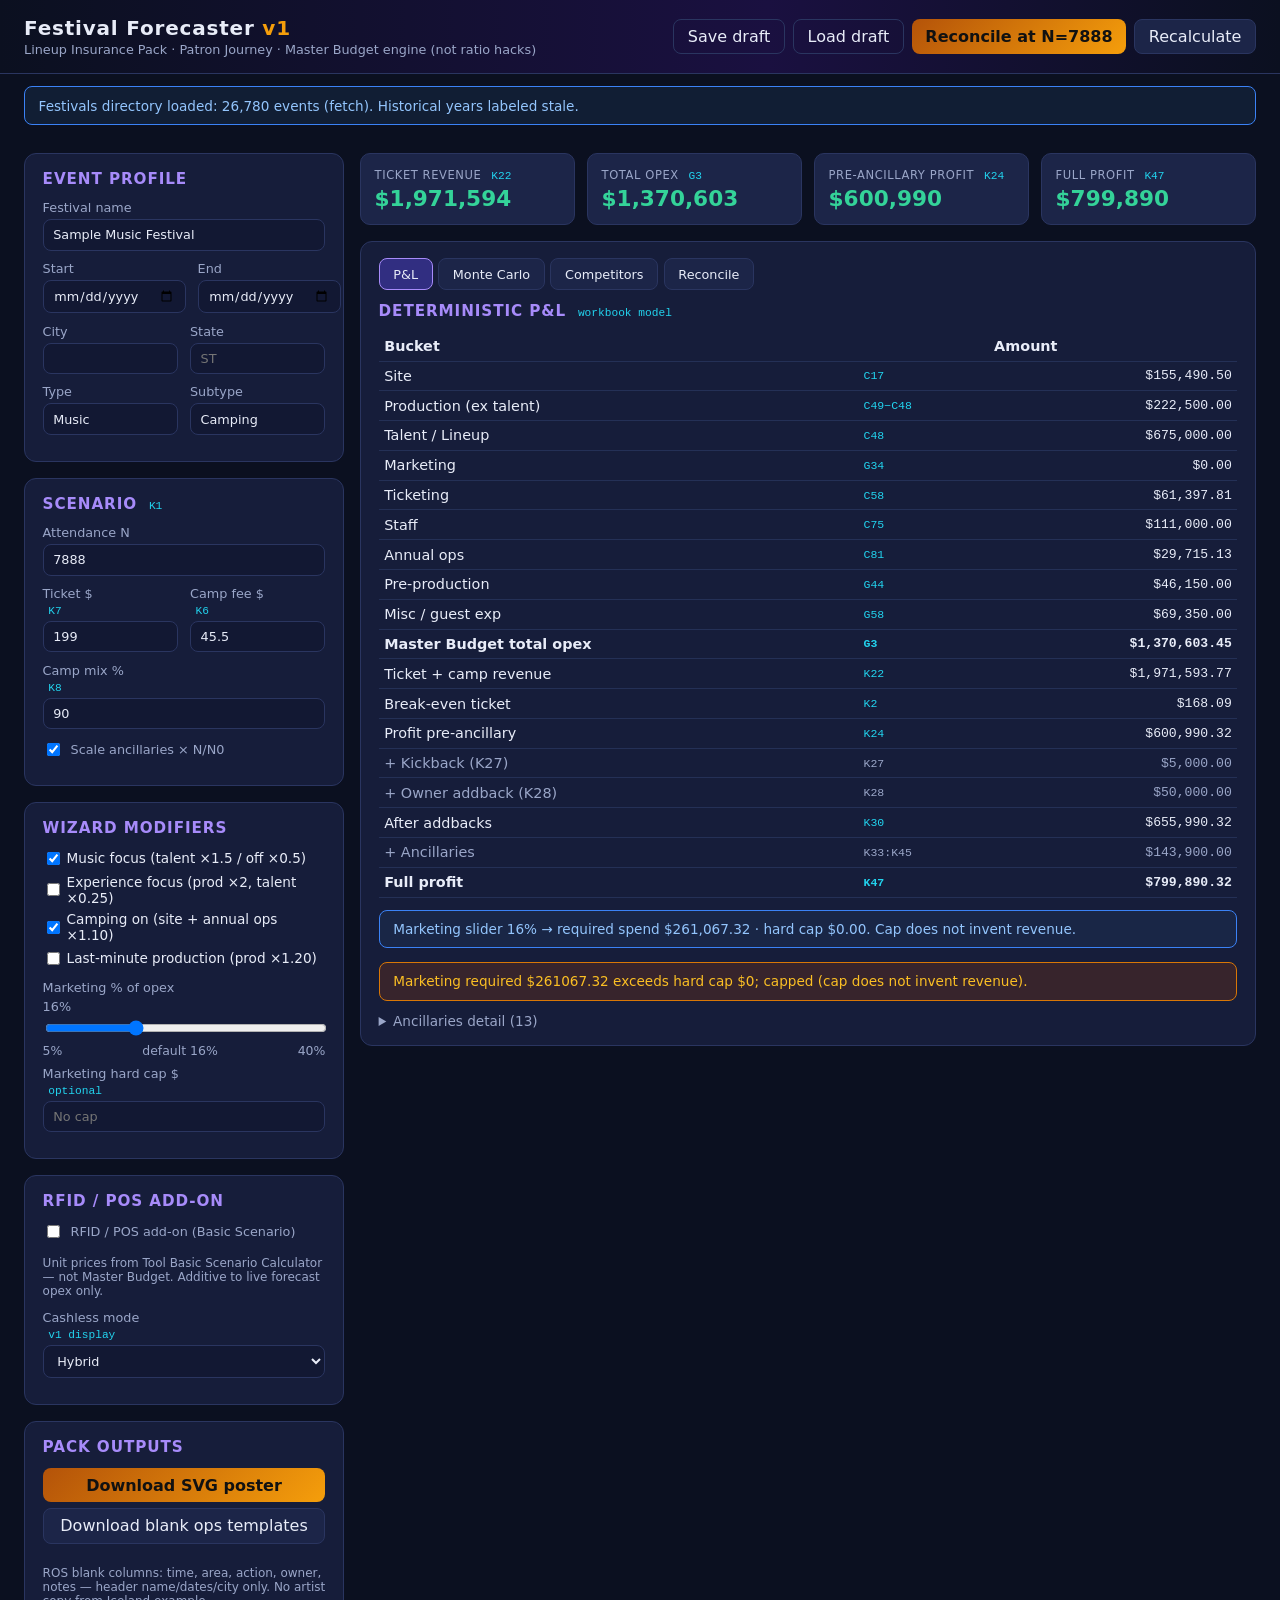
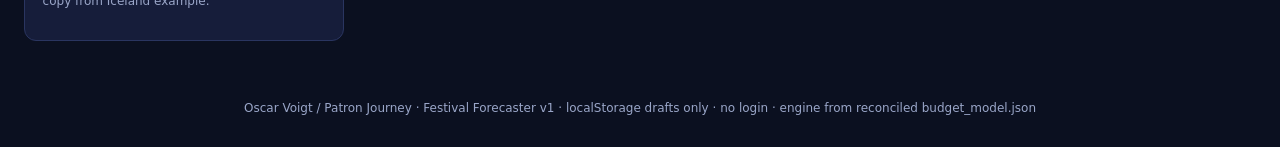
==== index.html @ e57d2e0e "v1: Lineup Insurance Pack on Master Budget engine Replace the old ratio-hack demo with Festival Fore" ====
<!DOCTYPE html>
<html lang="en">
<head>
  <meta charset="UTF-8" />
  <meta name="viewport" content="width=device-width, initial-scale=1" />
  <title>Festival Forecaster v1 — Lineup Insurance Pack</title>
  <link rel="stylesheet" href="css/app.css" />
</head>
<body>
  <header class="app-header">
    <div class="brand">
      <h1>Festival Forecaster <span style="color:var(--accent)">v1</span></h1>
      <div class="tag">Lineup Insurance Pack · Patron Journey · Master Budget engine (not ratio hacks)</div>
    </div>
    <div class="header-actions">
      <button type="button" id="btnSave" class="ghost" title="Save draft to localStorage">Save draft</button>
      <button type="button" id="btnLoad" class="ghost">Load draft</button>
      <button type="button" id="btnReconcile" class="primary" title="Assert sheet_targets_at_N0 within $1">Reconcile at N=7888</button>
      <button type="button" id="btnRecalc">Recalculate</button>
    </div>
  </header>

  <div id="flash" class="banner info" hidden style="margin:0.75rem 1.5rem"></div>

  <div class="layout">
    <aside class="sidebar">
      <section class="card">
        <h2>Event profile</h2>
        <label>Festival name
          <input type="text" id="festName" placeholder="Name" />
        </label>
        <div class="grid-2">
          <label>Start <input type="date" id="startDate" /></label>
          <label>End <input type="date" id="endDate" /></label>
        </div>
        <div class="grid-2">
          <label>City <input type="text" id="city" /></label>
          <label>State <input type="text" id="state" maxlength="2" placeholder="ST" /></label>
        </div>
        <div class="grid-2">
          <label>Type <input type="text" id="festType" placeholder="Music" /></label>
          <label>Subtype <input type="text" id="festSubtype" placeholder="Camping" /></label>
        </div>
      </section>

      <section class="card">
        <h2>Scenario <span class="cell-ref" title="K1 attendees">K1</span></h2>
        <label>Attendance N
          <input type="number" id="attendance" min="1" step="1" />
        </label>
        <div class="grid-2">
          <label>Ticket $<span class="cell-ref" title="K7">K7</span>
            <input type="number" id="ticketPrice" min="0" step="1" />
          </label>
          <label>Camp fee $<span class="cell-ref" title="K6">K6</span>
            <input type="number" id="campFee" min="0" step="0.5" />
          </label>
        </div>
        <label>Camp mix % <span class="cell-ref" title="K8">K8</span>
          <input type="number" id="pCamp" min="0" max="100" step="1" />
        </label>
        <label class="row"><input type="checkbox" id="scaleAncillaries" checked /> Scale ancillaries × N/N0</label>
      </section>

      <section class="card">
        <h2>Wizard modifiers</h2>
        <div class="wizard-toggles">
          <label><input type="checkbox" id="musicFocus" checked /> Music focus (talent ×1.5 / off ×0.5)</label>
          <label><input type="checkbox" id="experienceFocus" /> Experience focus (prod ×2, talent ×0.25)</label>
          <label><input type="checkbox" id="campingOn" checked /> Camping on (site + annual ops ×1.10)</label>
          <label><input type="checkbox" id="lastMinute" /> Last-minute production (prod ×1.20)</label>
        </div>
        <label style="margin-top:0.75rem">Marketing % of opex <span id="marketingPctLabel">16%</span>
          <input type="range" id="marketingPct" min="5" max="40" value="16" />
        </label>
        <div class="slider-meta"><span>5%</span><span>default 16%</span><span>40%</span></div>
        <label>Marketing hard cap $ <span class="cell-ref" title="Does not invent revenue">optional</span>
          <input type="number" id="marketingCap" min="0" step="100" placeholder="No cap" />
        </label>
      </section>


      <section class="card" id="rfidCard">
        <h2>RFID / POS add-on</h2>
        <label class="row"><input type="checkbox" id="rfidEnabled" /> RFID / POS add-on (Basic Scenario)</label>
        <p class="footer-note" style="text-align:left;padding:0.25rem 0;margin:0">
          Unit prices from Tool Basic Scenario Calculator — not Master Budget. Additive to live forecast opex only.
        </p>
        <label style="margin-top:0.5rem">Cashless mode <span class="cell-ref" title="Display context only — does not change unit prices in v1">v1 display</span>
          <select id="cashlessMode">
            <option value="none">None</option>
            <option value="closed">Closed loop</option>
            <option value="open">Open loop</option>
            <option value="hybrid" selected>Hybrid</option>
          </select>
        </label>
        <div id="rfidQtyPanel" hidden>
          <div class="rfid-table-wrap">
            <table class="pnl rfid-qty" id="rfidQtyTable">
              <thead>
                <tr><th>Line</th><th class="num">Unit $</th><th class="num">Qty</th><th class="num">Extended</th></tr>
              </thead>
              <tbody id="rfidQtyBody"></tbody>
              <tfoot>
                <tr class="total"><td colspan="3">RFID / Cashless subtotal</td><td class="num" id="rfidSubtotal">$0.00</td></tr>
              </tfoot>
            </table>
          </div>
          <p class="banner info" id="rfidAssumption" style="margin-top:0.5rem"></p>
          <p class="footer-note" style="text-align:left;padding:0.25rem 0" id="rfidPassthrough"></p>
        </div>
      </section>

      <section class="card">
        <h2>Pack outputs</h2>
        <div style="display:flex;flex-direction:column;gap:0.4rem">
          <button type="button" id="btnPoster" class="primary">Download SVG poster</button>
          <button type="button" id="btnTemplates">Download blank ops templates</button>
          <p class="footer-note" style="text-align:left;padding:0.25rem 0">
            ROS blank columns: time, area, action, owner, notes — header name/dates/city only. No artist copy from Iceland example.
          </p>
        </div>
      </section>
    </aside>

    <main class="main">
      <div class="kpi-row">
        <div class="kpi">
          <div class="label">Ticket revenue <span class="cell-ref" title="K22 = N·p_camp·P_camper + N·(1−p_camp)·P_noncamper">K22</span></div>
          <div class="value" id="kpiRevenue">—</div>
        </div>
        <div class="kpi">
          <div class="label">Total opex <span class="cell-ref" title="G3">G3</span></div>
          <div class="value" id="kpiOpex">—</div>
        </div>
        <div class="kpi">
          <div class="label">Pre-ancillary profit <span class="cell-ref" title="K24 = K22 − G3">K24</span></div>
          <div class="value" id="kpiK24">—</div>
        </div>
        <div class="kpi">
          <div class="label">Full profit <span class="cell-ref" title="K47">K47</span></div>
          <div class="value" id="kpiK47">—</div>
        </div>
      </div>

      <section class="card">
        <div class="tabs">
          <button type="button" data-panel="pnl" class="active">P&amp;L</button>
          <button type="button" data-panel="montecarlo">Monte Carlo</button>
          <button type="button" data-panel="competitors">Competitors</button>
          <button type="button" data-panel="reconcile">Reconcile</button>
        </div>

        <div id="panel-pnl" class="panel-stack active">
          <h2>Deterministic P&amp;L <span class="cell-ref">workbook model</span></h2>
          <div id="pnlTable"></div>
        </div>

        <div id="panel-montecarlo" class="panel-stack">
          <h2>Monte Carlo band</h2>
          <div class="grid-2" style="align-items:end;margin-bottom:0.75rem">
            <label>Preset
              <select id="mcPreset">
                <option value="conservative">Conservative (−25% / +5% attn)</option>
                <option value="base" selected>Base (−15% / +10%)</option>
                <option value="aggressive">Aggressive (−8% / +18%)</option>
              </select>
            </label>
            <button type="button" id="btnMC" class="primary">Run 5,000 draws</button>
          </div>
          <p id="mcStatus" class="footer-note" style="text-align:left"></p>
          <p id="mcSentence" style="font-size:0.95rem;line-height:1.45;margin:0.5rem 0 1rem"></p>
          <div class="kpi-row" style="margin-bottom:1rem">
            <div class="kpi"><div class="label">P10 net</div><div class="value" id="mcP10">—</div></div>
            <div class="kpi"><div class="label">P50 net</div><div class="value" id="mcP50">—</div></div>
            <div class="kpi"><div class="label">P90 net</div><div class="value" id="mcP90">—</div></div>
            <div class="kpi"><div class="label">P(profit&gt;0) / P(tickets≥opex)</div>
              <div class="value" style="font-size:1.1rem"><span id="mcPProfit">—</span> · <span id="mcPCover">—</span></div>
            </div>
          </div>
          <h3>Tornado (swing)</h3>
          <div class="tornado" id="tornado"></div>
        </div>

        <div id="panel-competitors" class="panel-stack">
          <h2>Competitor matches <span class="cell-ref">Top 8</span></h2>
          <div id="competitorList"></div>
        </div>

        <div id="panel-reconcile" class="panel-stack">
          <h2>Reconcile vs sheet_targets_at_N0</h2>
          <p class="footer-note" style="text-align:left">Uses engine at N=7888 with no wizard modifiers; ancillaries unscaled (sheet K33:K45 literals). CC fees C54 = 0.03×K22 dynamically.</p>
          <div id="reconcileBox"><p class="banner info">Click “Reconcile at N=7888” in the header.</p></div>
        </div>
      </section>
    </main>
  </div>

  <p class="footer-note">
    Oscar Voigt / Patron Journey · Festival Forecaster v1 · localStorage drafts only · no login · engine from reconciled budget_model.json
  </p>

  <script src="js/baked_data.js"></script>
  <script src="js/budget_engine.js"></script>
  <script src="js/monte_carlo.js"></script>
  <script src="js/competitor_score.js"></script>
  <script src="js/competitors.js"></script>
  <script src="js/poster.js"></script>
  <script src="js/templates.js"></script>
  <script src="js/rfid_addon.js"></script>
  <script src="js/app.js"></script>
</body>
</html>
---- css/app.css ----
:root {
  --bg: #0b1020;
  --bg2: #121833;
  --panel: #161d3a;
  --panel2: #1c2548;
  --border: #2a3560;
  --text: #e8ecf8;
  --muted: #9aa6c8;
  --accent: #f59e0b;
  --accent2: #a78bfa;
  --good: #34d399;
  --bad: #f87171;
  --warn: #fbbf24;
  --cyan: #22d3ee;
  --radius: 12px;
  --font: "IBM Plex Sans", "Segoe UI", system-ui, sans-serif;
  --mono: "IBM Plex Mono", ui-monospace, monospace;
}

* { box-sizing: border-box; }
html, body { margin: 0; padding: 0; background: var(--bg); color: var(--text); font-family: var(--font); }
body { min-height: 100vh; }

.app-header {
  display: flex; align-items: center; justify-content: space-between; gap: 1rem;
  padding: 1rem 1.5rem; border-bottom: 1px solid var(--border);
  background: linear-gradient(90deg, #0b1020, #1a1040 60%, #0b1020);
  position: sticky; top: 0; z-index: 20;
}
.brand { display: flex; flex-direction: column; gap: 0.15rem; }
.brand h1 { margin: 0; font-size: 1.25rem; letter-spacing: 0.04em; }
.brand .tag { color: var(--muted); font-size: 0.8rem; }
.header-actions { display: flex; flex-wrap: wrap; gap: 0.5rem; }

button, .btn {
  appearance: none; border: 1px solid var(--border); background: var(--panel2);
  color: var(--text); border-radius: 8px; padding: 0.45rem 0.85rem;
  font: inherit; cursor: pointer; transition: 0.15s ease;
}
button:hover, .btn:hover { border-color: var(--accent2); }
button.primary { background: linear-gradient(135deg, #b45309, #f59e0b); color: #111; border: none; font-weight: 600; }
button.ghost { background: transparent; }
button.danger { border-color: #7f1d1d; color: var(--bad); }
button:disabled { opacity: 0.5; cursor: not-allowed; }

.layout {
  display: grid;
  grid-template-columns: 320px 1fr;
  gap: 1rem;
  padding: 1rem 1.5rem 2rem;
  max-width: 1440px; margin: 0 auto;
}
@media (max-width: 980px) {
  .layout { grid-template-columns: 1fr; }
}

.sidebar, .main { display: flex; flex-direction: column; gap: 1rem; }
.card {
  background: var(--panel); border: 1px solid var(--border); border-radius: var(--radius);
  padding: 1rem 1.1rem;
}
.card h2, .card h3 { margin: 0 0 0.75rem; font-size: 0.95rem; letter-spacing: 0.06em; text-transform: uppercase; color: var(--accent2); }
.card h2 .hint, .cell-ref {
  font-family: var(--mono); font-size: 0.7rem; color: var(--cyan); font-weight: 500;
  text-transform: none; letter-spacing: 0; margin-left: 0.35rem;
}

label { display: flex; flex-direction: column; gap: 0.25rem; font-size: 0.8rem; color: var(--muted); margin-bottom: 0.65rem; }
label.row { flex-direction: row; align-items: center; gap: 0.5rem; }
input[type="text"], input[type="number"], input[type="date"], select, textarea {
  background: var(--bg2); border: 1px solid var(--border); border-radius: 8px;
  color: var(--text); padding: 0.45rem 0.6rem; font: inherit; width: 100%;
}
input:focus, select:focus, textarea:focus { outline: 2px solid #6366f155; border-color: var(--accent2); }
input[type="range"] { width: 100%; }
.grid-2 { display: grid; grid-template-columns: 1fr 1fr; gap: 0.5rem 0.75rem; }
.grid-3 { display: grid; grid-template-columns: repeat(3, 1fr); gap: 0.75rem; }
@media (max-width: 720px) { .grid-3 { grid-template-columns: 1fr; } }

.kpi-row { display: grid; grid-template-columns: repeat(4, 1fr); gap: 0.75rem; }
@media (max-width: 900px) { .kpi-row { grid-template-columns: 1fr 1fr; } }
.kpi {
  background: var(--panel2); border: 1px solid var(--border); border-radius: 10px; padding: 0.85rem;
}
.kpi .label { font-size: 0.72rem; color: var(--muted); text-transform: uppercase; letter-spacing: 0.05em; }
.kpi .value { font-size: 1.35rem; font-weight: 650; margin-top: 0.25rem; font-variant-numeric: tabular-nums; }
.kpi .value.pos { color: var(--good); }
.kpi .value.neg { color: var(--bad); }

table.pnl { width: 100%; border-collapse: collapse; font-size: 0.9rem; }
table.pnl th, table.pnl td { text-align: left; padding: 0.4rem 0.35rem; border-bottom: 1px solid #243056; }
table.pnl td.num { text-align: right; font-variant-numeric: tabular-nums; font-family: var(--mono); font-size: 0.82rem; }
table.pnl tr.total td { font-weight: 700; border-top: 1px solid var(--accent2); }
table.pnl tr.sub td { color: var(--muted); }
table.pnl .cell { color: var(--cyan); font-family: var(--mono); font-size: 0.72rem; }

.tabs { display: flex; gap: 0.35rem; flex-wrap: wrap; margin-bottom: 0.75rem; }
.tabs button { font-size: 0.8rem; }
.tabs button.active { background: #312e81; border-color: var(--accent2); }

.banner {
  padding: 0.65rem 0.85rem; border-radius: 8px; font-size: 0.85rem; margin-bottom: 0.75rem;
}
.banner.pass { background: #064e3b55; border: 1px solid #059669; color: var(--good); }
.banner.fail { background: #7f1d1d55; border: 1px solid #dc2626; color: var(--bad); }
.banner.info { background: #1e3a5f55; border: 1px solid #3b82f6; color: #93c5fd; }
.banner.warn { background: #78350f55; border: 1px solid #d97706; color: var(--warn); }

.tornado { display: flex; flex-direction: column; gap: 0.45rem; }
.tornado .row { display: grid; grid-template-columns: 140px 1fr; gap: 0.5rem; align-items: center; font-size: 0.8rem; }
.tornado .bar-wrap { position: relative; height: 18px; background: #0f172a; border-radius: 4px; overflow: hidden; }
.tornado .bar { position: absolute; top: 0; bottom: 0; background: linear-gradient(90deg, #6366f1, #f59e0b); opacity: 0.85; }

.competitor { border: 1px solid var(--border); border-radius: 8px; padding: 0.65rem 0.75rem; margin-bottom: 0.5rem; background: var(--bg2); }
.competitor .title { font-weight: 600; display: flex; justify-content: space-between; gap: 0.5rem; }
.badge { font-size: 0.68rem; padding: 0.15rem 0.4rem; border-radius: 999px; background: #451a03; color: var(--warn); border: 1px solid #b45309; }
.reasons { color: var(--muted); font-size: 0.78rem; margin-top: 0.25rem; }

.footer-note { color: var(--muted); font-size: 0.75rem; text-align: center; padding: 1rem; }

.tooltip-cell { cursor: help; border-bottom: 1px dotted var(--cyan); }

details.anc { margin-top: 0.5rem; }
details.anc summary { cursor: pointer; color: var(--muted); font-size: 0.85rem; }

.slider-meta { display: flex; justify-content: space-between; font-size: 0.78rem; color: var(--muted); margin-top: -0.35rem; margin-bottom: 0.5rem; }

.panel-stack { display: none; }
.panel-stack.active { display: block; }

.wizard-toggles { display: flex; flex-direction: column; gap: 0.35rem; }
.wizard-toggles label { flex-direction: row; align-items: center; margin: 0; color: var(--text); font-size: 0.85rem; }
.wizard-toggles input { width: auto; }


/* RFID add-on qty table */
.rfid-table-wrap { overflow-x: auto; margin-top: 0.5rem; max-height: 320px; overflow-y: auto; }
table.rfid-qty { font-size: 0.78rem; }
table.rfid-qty input.rfid-qty-input {
  width: 4.5rem; padding: 0.25rem 0.35rem; text-align: right;
  background: var(--bg2); border: 1px solid var(--border); border-radius: 6px; color: var(--text);
}
table.rfid-qty td.muted-label { color: var(--muted); font-size: 0.7rem; }
tr.rfid-row td { vertical-align: middle; }
tr.addon-row td { color: var(--accent); }
tr.addon-row.total td { border-top: 1px dashed var(--accent); }
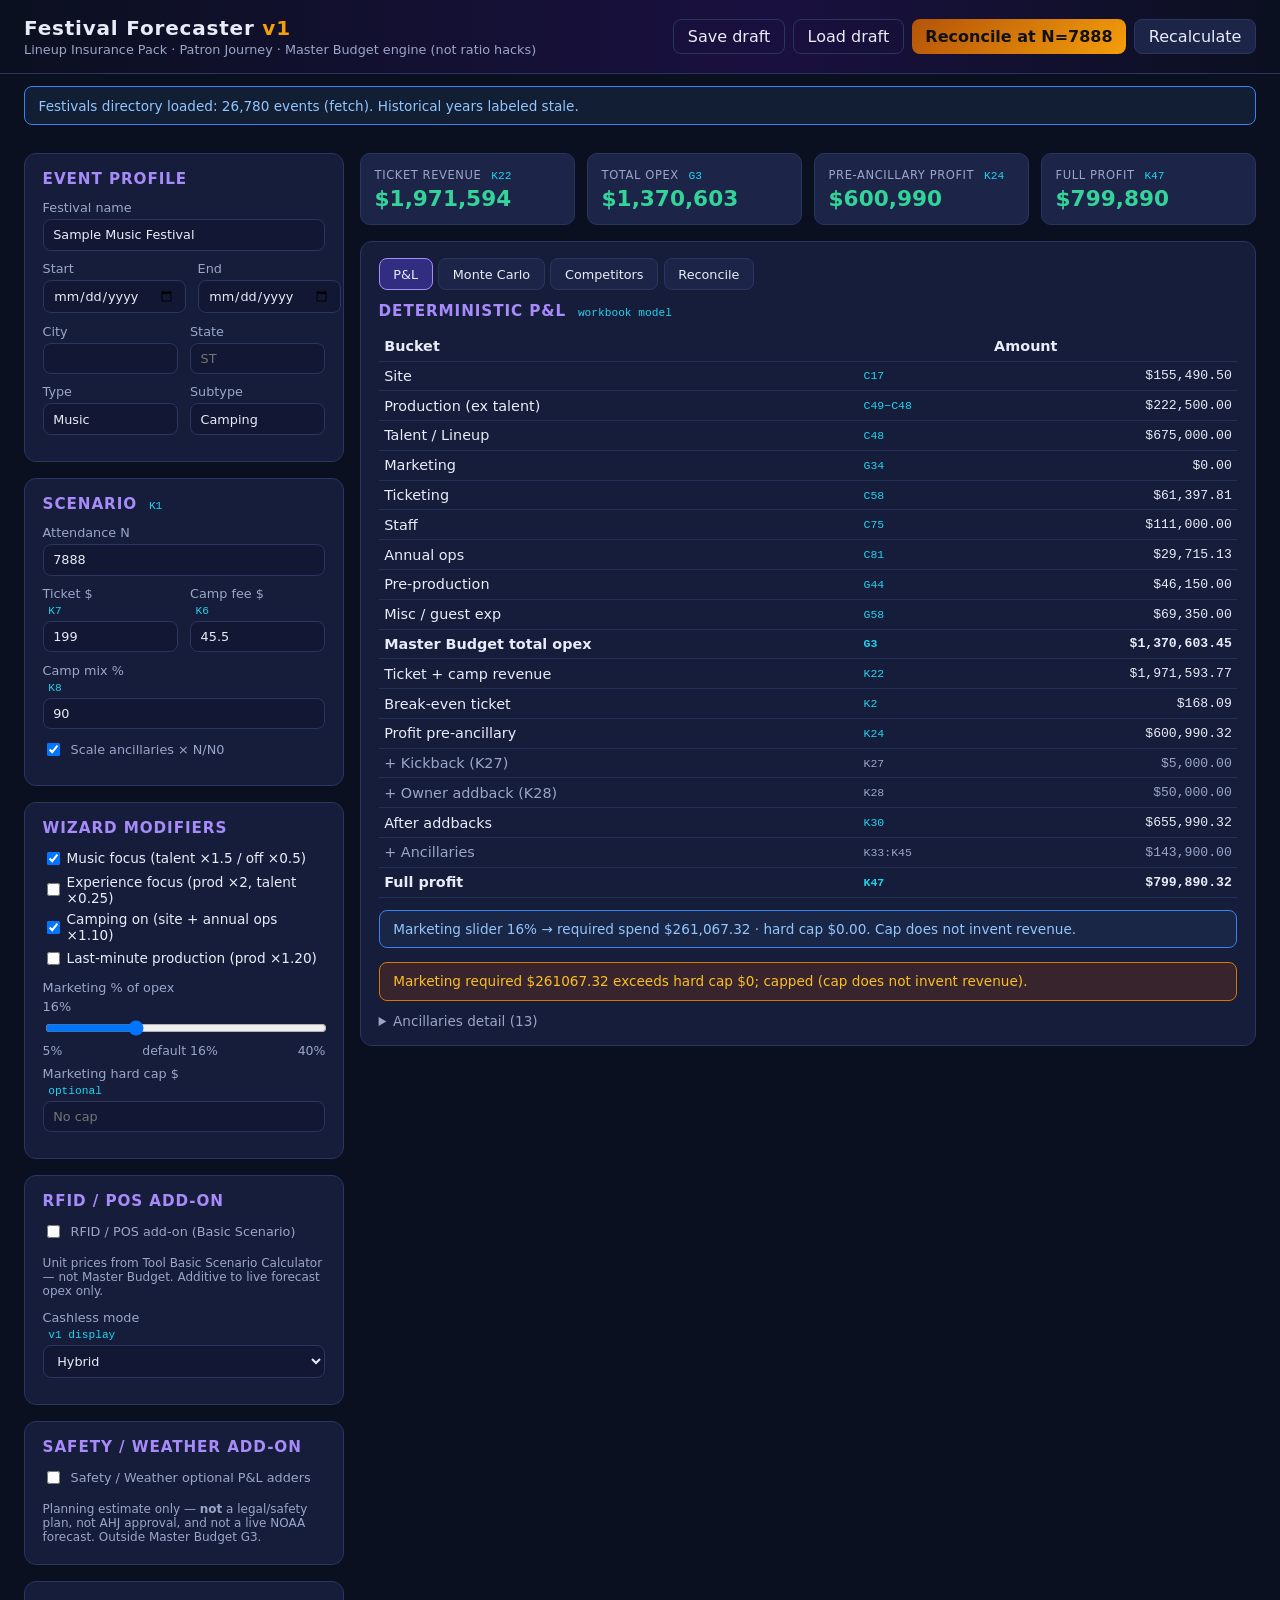
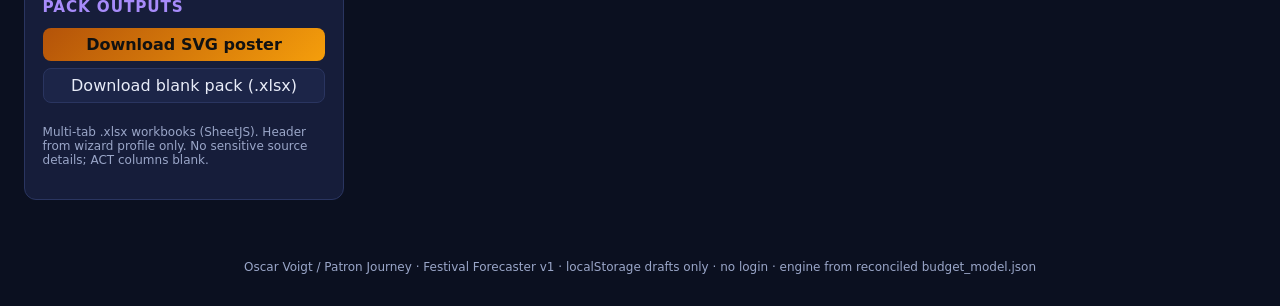
==== commit 47c4b7db: "v1.1: stamped multi-tab xlsx pack + weather/safety reserve Add SheetJS blank workbooks stamped from " ====
--- a/index.html
+++ b/index.html
@@ -111,13 +111,90 @@
         </div>
       </section>
 
+      <!-- ===== BEGIN Safety / Weather optional add-on UI ===== -->
+      <section class="card" id="safetyWeatherCard">
+        <h2>Safety / Weather add-on</h2>
+        <label class="row"><input type="checkbox" id="safetyWeatherEnabled" /> Safety / Weather optional P&amp;L adders</label>
+        <p class="footer-note" style="text-align:left;padding:0.25rem 0;margin:0">
+          Planning estimate only — <strong>not</strong> a legal/safety plan, not AHJ approval, and not a live NOAA forecast. Outside Master Budget G3.
+        </p>
+        <div id="safetyWeatherPanel" hidden>
+          <label style="margin-top:0.5rem">Venue mode
+            <select id="venueMode">
+              <option value="outdoor" selected>Outdoor</option>
+              <option value="indoor">Indoor</option>
+              <option value="hybrid">Hybrid (50% weather impact ASSUMPTION)</option>
+            </select>
+          </label>
+          <div class="grid-2">
+            <label>Peak occupancy
+              <input type="number" id="peakOccupancy" min="0" step="1" placeholder="defaults to N" />
+            </label>
+            <label>Nearest hospital (min)
+              <input type="number" id="nearestHospitalMin" min="0" step="1" value="25" />
+            </label>
+          </div>
+          <div class="grid-2">
+            <label>Show days
+              <input type="number" id="showDays" min="0" step="1" value="3" />
+            </label>
+            <label>Load-in days
+              <input type="number" id="loadInDays" min="0" step="1" value="2" />
+            </label>
+          </div>
+          <div class="grid-2">
+            <label>AHJ fire permit <span class="cell-ref" title="Checklist only — no $ impact">checklist</span>
+              <select id="ahjFirePermit">
+                <option value="unknown" selected>Unknown</option>
+                <option value="in_progress">In progress</option>
+                <option value="approved">Approved</option>
+              </select>
+            </label>
+            <label>Lightning stand-down (mi)
+              <input type="number" id="lightningMiles" min="0" step="1" value="8" />
+            </label>
+          </div>
+          <div class="grid-2">
+            <label>Wind hold mph (tents/PA/video)
+              <input type="number" id="windHoldMph" min="0" step="1" value="35" />
+            </label>
+            <label>Weather service budget $
+              <input type="number" id="weatherServiceBudget" min="0" step="50" value="2500" />
+            </label>
+          </div>
+          <label>Cancellation reserve % of Master opex
+            <input type="number" id="cancellationReservePct" min="0" max="100" step="0.5" value="5" />
+          </label>
+          <label>Heat-index / cold trigger notes
+            <input type="text" id="heatColdNotes" placeholder="ASSUMPTION: document site triggers with medical & production" />
+          </label>
+          <p class="footer-note" style="text-align:left;padding:0.25rem 0;margin:0.25rem 0">
+            Camping uses the Wizard “Camping on” toggle + camp mix %. Checklist fields do not change dollars.
+          </p>
+          <div class="rfid-table-wrap">
+            <table class="pnl rfid-qty" id="safetyWeatherQtyTable">
+              <thead>
+                <tr><th>Line</th><th class="num">Unit $</th><th class="num">Qty</th><th class="num">Extended</th></tr>
+              </thead>
+              <tbody id="safetyWeatherQtyBody"></tbody>
+              <tfoot>
+                <tr class="total"><td colspan="3">Safety / Weather subtotal</td><td class="num" id="safetyWeatherSubtotal">$0.00</td></tr>
+              </tfoot>
+            </table>
+          </div>
+          <p class="banner info" id="safetyWeatherAssumption" style="margin-top:0.5rem"></p>
+          <p class="footer-note" style="text-align:left;padding:0.25rem 0" id="safetyWeatherDisclaimer"></p>
+        </div>
+      </section>
+      <!-- ===== END Safety / Weather optional add-on UI ===== -->
+
       <section class="card">
         <h2>Pack outputs</h2>
         <div style="display:flex;flex-direction:column;gap:0.4rem">
           <button type="button" id="btnPoster" class="primary">Download SVG poster</button>
-          <button type="button" id="btnTemplates">Download blank ops templates</button>
+          <button type="button" id="btnTemplates">Download blank pack (.xlsx)</button>
           <p class="footer-note" style="text-align:left;padding:0.25rem 0">
-            ROS blank columns: time, area, action, owner, notes — header name/dates/city only. No artist copy from Iceland example.
+            Multi-tab .xlsx workbooks (SheetJS). Header from wizard profile only. No sensitive source details; ACT columns blank.
           </p>
         </div>
       </section>
@@ -200,6 +277,7 @@
     Oscar Voigt / Patron Journey · Festival Forecaster v1 · localStorage drafts only · no login · engine from reconciled budget_model.json
   </p>
 
+  <script src="https://cdn.sheetjs.com/xlsx-0.20.3/package/dist/xlsx.full.min.js"></script>
   <script src="js/baked_data.js"></script>
   <script src="js/budget_engine.js"></script>
   <script src="js/monte_carlo.js"></script>
@@ -208,6 +286,7 @@
   <script src="js/poster.js"></script>
   <script src="js/templates.js"></script>
   <script src="js/rfid_addon.js"></script>
+  <script src="js/safety_weather.js"></script>
   <script src="js/app.js"></script>
 </body>
 </html>
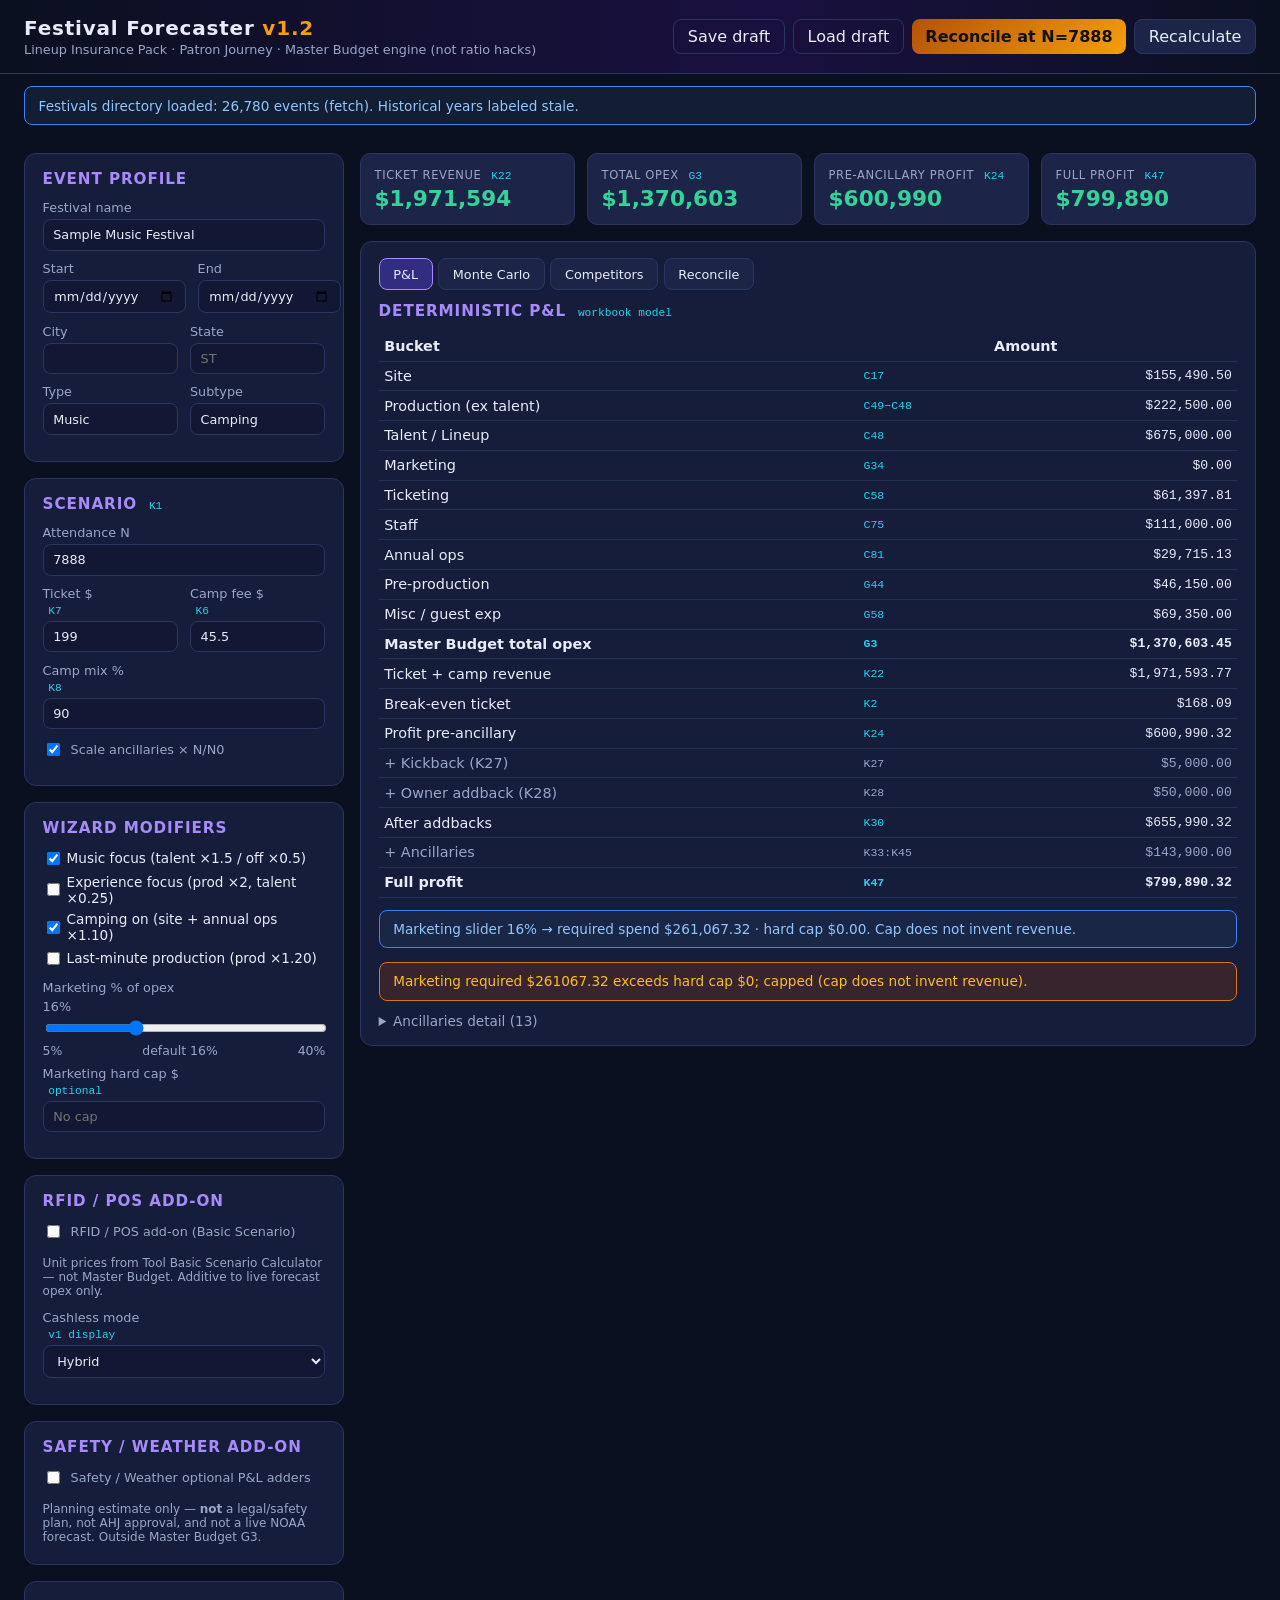
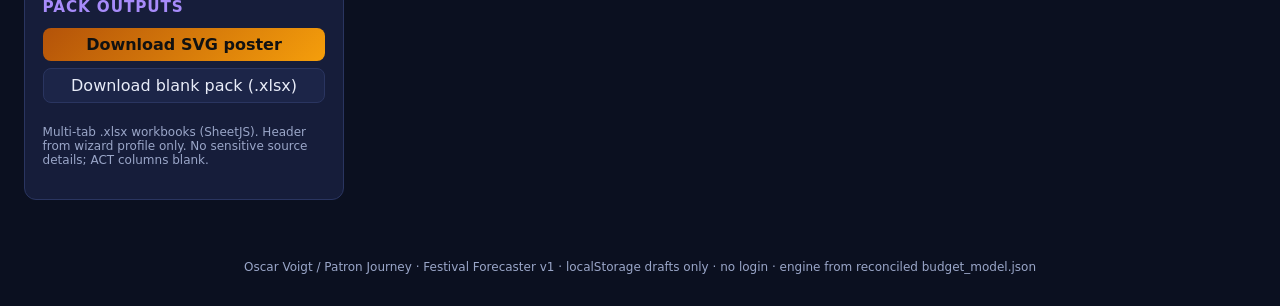
==== commit 1ae996bf: "Phase 2: MC journey presentation with ROS gate Require confirmed ROS before Monte Carlo. Replay one " ====
--- a/index.html
+++ b/index.html
@@ -3,13 +3,13 @@
 <head>
   <meta charset="UTF-8" />
   <meta name="viewport" content="width=device-width, initial-scale=1" />
-  <title>Festival Forecaster v1 — Lineup Insurance Pack</title>
+  <title>Festival Forecaster v1.2 — MC Journey Presentation</title>
   <link rel="stylesheet" href="css/app.css" />
 </head>
 <body>
   <header class="app-header">
     <div class="brand">
-      <h1>Festival Forecaster <span style="color:var(--accent)">v1</span></h1>
+      <h1>Festival Forecaster <span style="color:var(--accent)">v1.2</span></h1>
       <div class="tag">Lineup Insurance Pack · Patron Journey · Master Budget engine (not ratio hacks)</div>
     </div>
     <div class="header-actions">
@@ -234,29 +234,102 @@
         </div>
 
         <div id="panel-montecarlo" class="panel-stack">
-          <h2>Monte Carlo band</h2>
-          <div class="grid-2" style="align-items:end;margin-bottom:0.75rem">
-            <label>Preset
+          <h2>Monte Carlo band <span class="cell-ref">Phase 2 journey</span></h2>
+
+          <!-- STEP A: ROS GATE -->
+          <section class="ros-gate card" id="rosGateIntro" style="background:var(--bg2);margin-bottom:0.75rem">
+            <h3 style="margin-top:0">Run of Show gate</h3>
+            <p style="font-size:0.9rem;color:var(--muted);margin:0 0 0.75rem">
+              Use your ROS, or confirm a generated skeleton? Monte Carlo Run stays disabled until you <strong>Confirm ROS</strong>.
+            </p>
+            <div class="ros-gate-actions" style="display:flex;flex-wrap:wrap;gap:0.5rem;margin-bottom:0.5rem">
+              <button type="button" id="btnRosUseMine" class="primary">Use my ROS (edit table)</button>
+              <button type="button" id="btnRosSkeleton">Generate skeleton ROS</button>
+              <span id="rosConfirmedBadge" class="badge" hidden>ROS Confirmed</span>
+            </div>
+            <label class="row" style="margin:0.5rem 0 0">
+              <input type="checkbox" id="healthProtocolOn" />
+              Health-protocol intensity (ESA COVID specifics: 6ft, 100.4F, 14-day isolation) — default OFF
+            </label>
+            <p class="footer-note" style="text-align:left;padding:0.25rem 0;margin:0">
+              Weather, crush, ingress, toilets, medical staffing, and production hygiene stay available for OPS either way.
+            </p>
+          </section>
+
+          <div id="rosGatePanel" class="ros-gate-panel" hidden>
+            <p id="rosGateErrors" class="banner warn" hidden></p>
+            <div class="rfid-table-wrap">
+              <table class="pnl ros-table" id="rosTable">
+                <thead>
+                  <tr><th>Time</th><th>Area</th><th>Action</th><th>Owner</th><th>Day</th></tr>
+                </thead>
+                <tbody id="rosTableBody"></tbody>
+              </table>
+            </div>
+            <p class="footer-note" style="text-align:left;padding:0.35rem 0">
+              Required actions: gates, first_set, doors, peak, last_set, egress
+              (plus <code>camp_open</code> when Camping on).
+            </p>
+            <div style="display:flex;flex-wrap:wrap;gap:0.5rem">
+              <button type="button" id="btnRosConfirm" class="primary">Confirm ROS</button>
+              <button type="button" id="btnRosEdit">Edit</button>
+              <button type="button" id="btnRosCancel" class="ghost">Cancel</button>
+            </div>
+          </div>
+
+          <div class="grid-2" style="align-items:end;margin:0.75rem 0">
+            <label>Preset <span class="cell-ref">shock width only</span>
               <select id="mcPreset">
                 <option value="conservative">Conservative (−25% / +5% attn)</option>
                 <option value="base" selected>Base (−15% / +10%)</option>
                 <option value="aggressive">Aggressive (−8% / +18%)</option>
               </select>
             </label>
-            <button type="button" id="btnMC" class="primary">Run 5,000 draws</button>
+            <button type="button" id="btnMC" class="primary" disabled title="Confirm ROS first">Run 5,000 draws</button>
           </div>
           <p id="mcStatus" class="footer-note" style="text-align:left"></p>
-          <p id="mcSentence" style="font-size:0.95rem;line-height:1.45;margin:0.5rem 0 1rem"></p>
-          <div class="kpi-row" style="margin-bottom:1rem">
-            <div class="kpi"><div class="label">P10 net</div><div class="value" id="mcP10">—</div></div>
-            <div class="kpi"><div class="label">P50 net</div><div class="value" id="mcP50">—</div></div>
-            <div class="kpi"><div class="label">P90 net</div><div class="value" id="mcP90">—</div></div>
-            <div class="kpi"><div class="label">P(profit&gt;0) / P(tickets≥opex)</div>
-              <div class="value" style="font-size:1.1rem"><span id="mcPProfit">—</span> · <span id="mcPCover">—</span></div>
-            </div>
-          </div>
-          <h3>Tornado (swing)</h3>
-          <div class="tornado" id="tornado"></div>
+
+          <!-- Numbers FIRST (visible without watching animation) -->
+          <div id="mcNumbersBlock">
+            <p id="mcSentence" style="font-size:0.95rem;line-height:1.45;margin:0.5rem 0 1rem"></p>
+            <div class="kpi-row" style="margin-bottom:1rem">
+              <div class="kpi"><div class="label">P10 net</div><div class="value" id="mcP10">—</div></div>
+              <div class="kpi"><div class="label">P50 net</div><div class="value" id="mcP50">—</div></div>
+              <div class="kpi"><div class="label">P90 net</div><div class="value" id="mcP90">—</div></div>
+              <div class="kpi"><div class="label">P(profit&gt;0) / P(tickets≥opex)</div>
+                <div class="value" style="font-size:1.1rem"><span id="mcPProfit">—</span> · <span id="mcPCover">—</span></div>
+              </div>
+            </div>
+            <h3>Tornado (swing)</h3>
+            <div class="tornado" id="tornado"></div>
+          </div>
+
+          <!-- STEP B: Journey presentation -->
+          <div id="mcJourneyShell" class="mc-journey-shell" hidden>
+            <div class="journey-toolbar">
+              <div id="mcJourneyClock" class="journey-clock">0.0s</div>
+              <div id="mcJourneyStageStatus" class="journey-stage-status">—</div>
+              <button type="button" id="mcJourneyPause" class="ghost">Pause</button>
+              <label class="journey-scrub-label">Scrub
+                <input type="range" id="mcJourneyScrub" min="0" max="30000" value="0" />
+              </label>
+            </div>
+            <div class="journey-progress-track"><div id="mcJourneyProgress" class="journey-progress-bar"></div></div>
+            <div class="journey-layout">
+              <aside id="mcJourneyRail" class="journey-rail" aria-label="Patron journey stages"></aside>
+              <div class="journey-feeds">
+                <section class="feed-col">
+                  <h3>OPS</h3>
+                  <div id="mcOpsFeed" class="feed-scroll"></div>
+                </section>
+                <section class="feed-col">
+                  <h3>CROWD</h3>
+                  <div id="mcCrowdFeed" class="feed-scroll"></div>
+                </section>
+              </div>
+            </div>
+            <div id="mcJourneyDebrief" class="journey-debrief" hidden></div>
+          </div>
         </div>
 
         <div id="panel-competitors" class="panel-stack">
@@ -287,6 +360,10 @@
   <script src="js/templates.js"></script>
   <script src="js/rfid_addon.js"></script>
   <script src="js/safety_weather.js"></script>
+  <script src="js/crowd_bank.js"></script>
+  <script src="js/ops_bank.js"></script>
+  <script src="js/ros_gate.js"></script>
+  <script src="js/mc_presentation.js"></script>
   <script src="js/app.js"></script>
 </body>
 </html>
--- a/css/app.css
+++ b/css/app.css
@@ -144,3 +144,89 @@
 tr.rfid-row td { vertical-align: middle; }
 tr.addon-row td { color: var(--accent); }
 tr.addon-row.total td { border-top: 1px dashed var(--accent); }
+
+/* ===== Phase 2: ROS gate + MC journey presentation ===== */
+.ros-gate-panel { margin-bottom: 1rem; }
+.ros-table input {
+  width: 100%; padding: 0.3rem 0.4rem; font-size: 0.78rem;
+  background: var(--bg2); border: 1px solid var(--border); border-radius: 6px; color: var(--text);
+}
+.ros-table td.ros-day { font-family: var(--mono); font-size: 0.75rem; color: var(--muted); text-align: center; }
+#rosConfirmedBadge { align-self: center; background: #064e3b; border-color: #059669; color: var(--good); }
+
+.mc-journey-shell {
+  margin-top: 1.25rem; padding-top: 1rem; border-top: 1px solid var(--border);
+}
+.journey-toolbar {
+  display: flex; flex-wrap: wrap; gap: 0.75rem; align-items: center; margin-bottom: 0.5rem;
+}
+.journey-clock { font-family: var(--mono); font-size: 0.85rem; color: var(--cyan); }
+.journey-stage-status { font-size: 0.8rem; color: var(--muted); flex: 1; }
+.journey-scrub-label { flex-direction: row; align-items: center; gap: 0.5rem; margin: 0; min-width: 180px; }
+.journey-scrub-label input { width: 140px; }
+.journey-progress-track {
+  height: 4px; background: #0f172a; border-radius: 2px; margin-bottom: 0.75rem; overflow: hidden;
+}
+.journey-progress-bar {
+  height: 100%; width: 0%; background: linear-gradient(90deg, var(--accent2), var(--accent));
+  transition: width 0.05s linear;
+}
+
+.journey-layout {
+  display: grid; grid-template-columns: 180px 1fr; gap: 0.75rem; min-height: 320px;
+}
+@media (max-width: 800px) {
+  .journey-layout { grid-template-columns: 1fr; }
+}
+
+.journey-rail {
+  display: flex; flex-direction: column; gap: 0.35rem;
+  max-height: 420px; overflow-y: auto;
+}
+.journey-stage {
+  border: 1px solid var(--border); border-radius: 8px; padding: 0.45rem 0.55rem;
+  background: var(--bg2); font-size: 0.72rem;
+}
+.journey-stage.active { border-color: var(--accent2); box-shadow: 0 0 0 1px #a78bfa55; }
+.journey-stage .js-label { font-weight: 600; color: var(--text); }
+.journey-stage .js-status { color: var(--muted); margin-top: 0.15rem; text-transform: uppercase; letter-spacing: 0.04em; }
+.journey-stage.status-clear .js-status { color: var(--good); }
+.journey-stage.status-strain .js-status { color: var(--warn); }
+.journey-stage.status-incident .js-status { color: var(--bad); }
+
+.journey-feeds {
+  display: grid; grid-template-columns: 1fr 1fr; gap: 0.75rem;
+}
+@media (max-width: 720px) {
+  .journey-feeds { grid-template-columns: 1fr; }
+}
+.feed-col h3 { margin: 0 0 0.35rem; font-size: 0.8rem; color: var(--accent2); }
+.feed-scroll {
+  height: 360px; overflow-y: auto; border: 1px solid var(--border);
+  border-radius: 8px; background: #0a0f1c; padding: 0.5rem;
+}
+.feed-item {
+  border-bottom: 1px solid #1e293b; padding: 0.45rem 0.25rem; font-size: 0.78rem;
+}
+.feed-item:last-child { border-bottom: none; }
+.feed-meta { color: var(--muted); font-size: 0.68rem; margin-bottom: 0.2rem; }
+.feed-line { line-height: 1.35; }
+.feed-mit { color: var(--cyan); font-size: 0.72rem; margin-top: 0.2rem; }
+.feed-delta { font-family: var(--mono); font-size: 0.68rem; color: var(--muted); margin-top: 0.15rem; }
+
+.feed-item.ops.sev-info .sev { color: var(--cyan); }
+.feed-item.ops.sev-watch .sev { color: var(--warn); }
+.feed-item.ops.sev-incident .sev { color: var(--bad); }
+.feed-item.ops.sev-stop .sev { color: #fff; background: #7f1d1d; padding: 0 0.25rem; border-radius: 4px; }
+
+.feed-item.crowd.mood-happy { border-left: 2px solid var(--good); padding-left: 0.4rem; }
+.feed-item.crowd.mood-strain { border-left: 2px solid var(--warn); padding-left: 0.4rem; }
+.feed-item.crowd.mood-neutral { border-left: 2px solid var(--border); padding-left: 0.4rem; }
+
+.journey-debrief {
+  margin-top: 1rem; padding: 0.85rem; border: 1px solid var(--border);
+  border-radius: 10px; background: var(--panel2);
+}
+.debrief-list { margin: 0.5rem 0 0.75rem; padding-left: 1.1rem; }
+.debrief-list li { margin-bottom: 0.65rem; }
+.debrief-actions { display: flex; flex-wrap: wrap; gap: 0.5rem; }
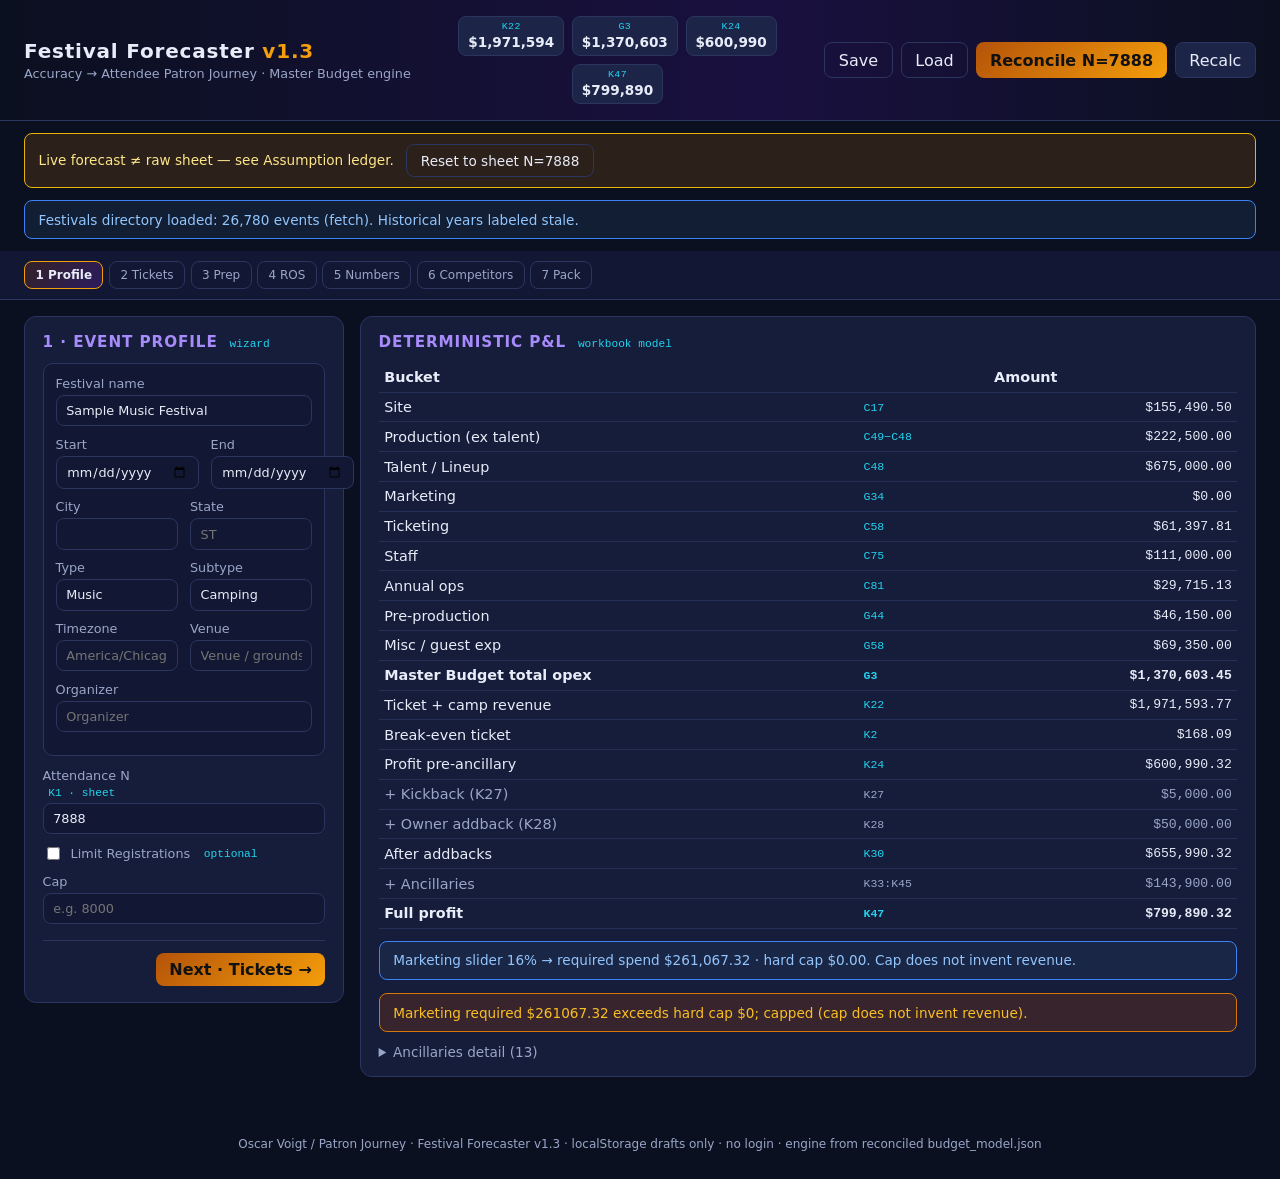
==== commit b2ee6f66: "v1.3: ticket tiers accuracy + AX stepper UX Add Odoo-shaped ticket tiers that reconstruct sheet K22 " ====
--- a/index.html
+++ b/index.html
@@ -3,356 +3,448 @@
 <head>
   <meta charset="UTF-8" />
   <meta name="viewport" content="width=device-width, initial-scale=1" />
-  <title>Festival Forecaster v1.2 — MC Journey Presentation</title>
+  <title>Festival Forecaster v1.3 — Accuracy then UX</title>
   <link rel="stylesheet" href="css/app.css" />
 </head>
 <body>
   <header class="app-header">
     <div class="brand">
-      <h1>Festival Forecaster <span style="color:var(--accent)">v1.2</span></h1>
-      <div class="tag">Lineup Insurance Pack · Patron Journey · Master Budget engine (not ratio hacks)</div>
+      <h1>Festival Forecaster <span style="color:var(--accent)">v1.3</span></h1>
+      <div class="tag">Accuracy → Attendee Patron Journey · Master Budget engine</div>
+    </div>
+    <div class="header-kpis" id="headerKpis" title="Sticky KPIs">
+      <div class="hk"><span class="hk-l">K22</span><span class="hk-v" id="kpiRevenue">—</span></div>
+      <div class="hk"><span class="hk-l">G3</span><span class="hk-v" id="kpiOpex">—</span></div>
+      <div class="hk"><span class="hk-l">K24</span><span class="hk-v" id="kpiK24">—</span></div>
+      <div class="hk"><span class="hk-l">K47</span><span class="hk-v" id="kpiK47">—</span></div>
     </div>
     <div class="header-actions">
-      <button type="button" id="btnSave" class="ghost" title="Save draft to localStorage">Save draft</button>
-      <button type="button" id="btnLoad" class="ghost">Load draft</button>
-      <button type="button" id="btnReconcile" class="primary" title="Assert sheet_targets_at_N0 within $1">Reconcile at N=7888</button>
-      <button type="button" id="btnRecalc">Recalculate</button>
+      <button type="button" id="btnSave" class="ghost" title="Save draft to localStorage">Save</button>
+      <button type="button" id="btnLoad" class="ghost">Load</button>
+      <button type="button" id="btnReconcile" class="primary" title="Assert sheet_targets_at_N0 within $1">Reconcile N=7888</button>
+      <button type="button" id="btnRecalc">Recalc</button>
     </div>
   </header>
 
+  <div id="liveDeltaBanner" class="banner warn live-delta-banner" hidden style="margin:0.75rem 1.5rem">
+    Live forecast ≠ raw sheet — see Assumption ledger. <button type="button" id="btnResetSheet" class="ghost" style="margin-left:0.5rem">Reset to sheet N=7888</button>
+  </div>
   <div id="flash" class="banner info" hidden style="margin:0.75rem 1.5rem"></div>
 
-  <div class="layout">
+  <nav class="ax-stepper" id="axStepper" aria-label="Attendee Patron Journey steps">
+    <button type="button" class="ax-step active" data-step="1">1 Profile</button>
+    <button type="button" class="ax-step" data-step="2">2 Tickets</button>
+    <button type="button" class="ax-step" data-step="3">3 Prep</button>
+    <button type="button" class="ax-step" data-step="4">4 ROS</button>
+    <button type="button" class="ax-step" data-step="5">5 Numbers</button>
+    <button type="button" class="ax-step" data-step="6">6 Competitors</button>
+    <button type="button" class="ax-step" data-step="7">7 Pack</button>
+  </nav>
+
+  <div class="layout ax-layout">
     <aside class="sidebar">
-      <section class="card">
-        <h2>Event profile</h2>
-        <label>Festival name
-          <input type="text" id="festName" placeholder="Name" />
-        </label>
-        <div class="grid-2">
-          <label>Start <input type="date" id="startDate" /></label>
-          <label>End <input type="date" id="endDate" /></label>
-        </div>
-        <div class="grid-2">
-          <label>City <input type="text" id="city" /></label>
-          <label>State <input type="text" id="state" maxlength="2" placeholder="ST" /></label>
-        </div>
-        <div class="grid-2">
-          <label>Type <input type="text" id="festType" placeholder="Music" /></label>
-          <label>Subtype <input type="text" id="festSubtype" placeholder="Camping" /></label>
-        </div>
-      </section>
-
-      <section class="card">
-        <h2>Scenario <span class="cell-ref" title="K1 attendees">K1</span></h2>
-        <label>Attendance N
+      <!-- STEP 1: Profile -->
+      <section class="card ax-panel active" data-ax="1" id="axPanel1">
+        <h2>1 · Event profile <span class="cell-ref" title="source: wizard">wizard</span></h2>
+        <div class="event-card">
+          <label>Festival name
+            <input type="text" id="festName" placeholder="Name" />
+          </label>
+          <div class="grid-2">
+            <label>Start <input type="date" id="startDate" /></label>
+            <label>End <input type="date" id="endDate" /></label>
+          </div>
+          <div class="grid-2">
+            <label>City <input type="text" id="city" /></label>
+            <label>State <input type="text" id="state" maxlength="2" placeholder="ST" /></label>
+          </div>
+          <div class="grid-2">
+            <label>Type <input type="text" id="festType" placeholder="Music" /></label>
+            <label>Subtype <input type="text" id="festSubtype" placeholder="Camping" /></label>
+          </div>
+          <div class="grid-2">
+            <label>Timezone <input type="text" id="timezone" placeholder="America/Chicago" /></label>
+            <label>Venue <input type="text" id="venue" placeholder="Venue / grounds" /></label>
+          </div>
+          <label>Organizer <input type="text" id="organizer" placeholder="Organizer" /></label>
+        </div>
+        <label>Attendance N <span class="cell-ref" title="K1">K1 · sheet</span>
           <input type="number" id="attendance" min="1" step="1" />
         </label>
+        <label class="row"><input type="checkbox" id="limitRegEnabled" /> Limit Registrations <span class="cell-ref" title="Caps wizard N and MC attendance draws. Off = no change.">optional</span></label>
+        <label id="limitRegWrap" hidden>Cap
+          <input type="number" id="limitRegistrations" min="1" step="1" placeholder="e.g. 8000" />
+        </label>
+        <div class="ax-nav">
+          <span></span>
+          <button type="button" class="primary" data-goto="2">Next · Tickets →</button>
+        </div>
+      </section>
+
+      <!-- STEP 2: Tickets -->
+      <section class="card ax-panel" data-ax="2" id="axPanel2" hidden>
+        <h2>2 · Tickets <span class="cell-ref" title="K22">K22 · odoo-tier</span></h2>
         <div class="grid-2">
-          <label>Ticket $<span class="cell-ref" title="K7">K7</span>
+          <label>Ticket $<span class="cell-ref" title="K7">K7 · sheet</span>
             <input type="number" id="ticketPrice" min="0" step="1" />
           </label>
-          <label>Camp fee $<span class="cell-ref" title="K6">K6</span>
+          <label>Camp fee $<span class="cell-ref" title="K6">K6 · sheet</span>
             <input type="number" id="campFee" min="0" step="0.5" />
           </label>
         </div>
-        <label>Camp mix % <span class="cell-ref" title="K8">K8</span>
+        <label>Camp mix % <span class="cell-ref" title="K8">K8 · sheet</span>
           <input type="number" id="pCamp" min="0" max="100" step="1" />
         </label>
         <label class="row"><input type="checkbox" id="scaleAncillaries" checked /> Scale ancillaries × N/N0</label>
-      </section>
-
-      <section class="card">
-        <h2>Wizard modifiers</h2>
+
+        <label class="row"><input type="checkbox" id="tiersEnabled" /> Use ticket tiers <span class="cell-ref">odoo-tier</span></label>
+        <p class="footer-note" style="text-align:left;padding:0.25rem 0;margin:0">
+          Default reconstructs K22 from K7/K6/K8 all-in (K14/K19). Max + sales window affect <strong>MC only</strong> (ASSUMPTION).
+        </p>
+        <div id="tiersPanel" hidden>
+          <label class="row"><input type="checkbox" id="campSeparate" /> Camp fee separate (camp_fee×N×p_camp)</label>
+          <div class="rfid-table-wrap">
+            <table class="pnl rfid-qty" id="tiersTable">
+              <thead>
+                <tr>
+                  <th>Name</th><th class="num">Price</th><th class="num">Max</th>
+                  <th>Sales start</th><th>Sales end</th><th class="num">Qty</th>
+                </tr>
+              </thead>
+              <tbody id="tiersBody"></tbody>
+            </table>
+          </div>
+          <div style="display:flex;gap:0.4rem;flex-wrap:wrap;margin-top:0.4rem">
+            <button type="button" id="btnAddTier" class="ghost">+ Add tier</button>
+            <button type="button" id="btnResetTiers" class="ghost">Reset default tiers</button>
+          </div>
+          <p id="tiersLiveK22" class="banner info" style="margin-top:0.5rem"></p>
+          <p id="tiersError" class="banner warn" hidden></p>
+        </div>
+        <div class="ax-nav">
+          <button type="button" data-goto="1">← Profile</button>
+          <button type="button" class="primary" data-goto="3">Next · Prep →</button>
+        </div>
+      </section>
+
+      <!-- STEP 3: Prep -->
+      <section class="card ax-panel" data-ax="3" id="axPanel3" hidden>
+        <h2>3 · Prep modifiers <span class="cell-ref">wizard</span></h2>
         <div class="wizard-toggles">
           <label><input type="checkbox" id="musicFocus" checked /> Music focus (talent ×1.5 / off ×0.5)</label>
           <label><input type="checkbox" id="experienceFocus" /> Experience focus (prod ×2, talent ×0.25)</label>
           <label><input type="checkbox" id="campingOn" checked /> Camping on (site + annual ops ×1.10)</label>
           <label><input type="checkbox" id="lastMinute" /> Last-minute production (prod ×1.20)</label>
         </div>
-        <label style="margin-top:0.75rem">Marketing % of opex <span id="marketingPctLabel">16%</span>
+        <label style="margin-top:0.75rem">Marketing % of opex <span class="cell-ref" title="ASSUMPTION — not sheet G6:G33">ASSUMPTION / not G6:G33</span>
+          <span id="marketingPctLabel">16%</span>
           <input type="range" id="marketingPct" min="5" max="40" value="16" />
         </label>
         <div class="slider-meta"><span>5%</span><span>default 16%</span><span>40%</span></div>
         <label>Marketing hard cap $ <span class="cell-ref" title="Does not invent revenue">optional</span>
           <input type="number" id="marketingCap" min="0" step="100" placeholder="No cap" />
         </label>
-      </section>
-
-
-      <section class="card" id="rfidCard">
-        <h2>RFID / POS add-on</h2>
-        <label class="row"><input type="checkbox" id="rfidEnabled" /> RFID / POS add-on (Basic Scenario)</label>
-        <p class="footer-note" style="text-align:left;padding:0.25rem 0;margin:0">
-          Unit prices from Tool Basic Scenario Calculator — not Master Budget. Additive to live forecast opex only.
-        </p>
-        <label style="margin-top:0.5rem">Cashless mode <span class="cell-ref" title="Display context only — does not change unit prices in v1">v1 display</span>
-          <select id="cashlessMode">
-            <option value="none">None</option>
-            <option value="closed">Closed loop</option>
-            <option value="open">Open loop</option>
-            <option value="hybrid" selected>Hybrid</option>
-          </select>
-        </label>
-        <div id="rfidQtyPanel" hidden>
-          <div class="rfid-table-wrap">
-            <table class="pnl rfid-qty" id="rfidQtyTable">
-              <thead>
-                <tr><th>Line</th><th class="num">Unit $</th><th class="num">Qty</th><th class="num">Extended</th></tr>
-              </thead>
-              <tbody id="rfidQtyBody"></tbody>
-              <tfoot>
-                <tr class="total"><td colspan="3">RFID / Cashless subtotal</td><td class="num" id="rfidSubtotal">$0.00</td></tr>
-              </tfoot>
-            </table>
-          </div>
-          <p class="banner info" id="rfidAssumption" style="margin-top:0.5rem"></p>
-          <p class="footer-note" style="text-align:left;padding:0.25rem 0" id="rfidPassthrough"></p>
-        </div>
-      </section>
-
-      <!-- ===== BEGIN Safety / Weather optional add-on UI ===== -->
-      <section class="card" id="safetyWeatherCard">
-        <h2>Safety / Weather add-on</h2>
-        <label class="row"><input type="checkbox" id="safetyWeatherEnabled" /> Safety / Weather optional P&amp;L adders</label>
-        <p class="footer-note" style="text-align:left;padding:0.25rem 0;margin:0">
-          Planning estimate only — <strong>not</strong> a legal/safety plan, not AHJ approval, and not a live NOAA forecast. Outside Master Budget G3.
-        </p>
-        <div id="safetyWeatherPanel" hidden>
-          <label style="margin-top:0.5rem">Venue mode
-            <select id="venueMode">
-              <option value="outdoor" selected>Outdoor</option>
-              <option value="indoor">Indoor</option>
-              <option value="hybrid">Hybrid (50% weather impact ASSUMPTION)</option>
+
+        <details class="addon-acc" id="rfidCard">
+          <summary>RFID / POS add-on <span class="cell-ref">addon</span></summary>
+          <label class="row"><input type="checkbox" id="rfidEnabled" /> Enable RFID / POS (Basic Scenario)</label>
+          <p class="footer-note" style="text-align:left;padding:0.25rem 0;margin:0">
+            Unit prices from Tool Basic Scenario Calculator — not Master Budget. Additive to live forecast opex only.
+          </p>
+          <label style="margin-top:0.5rem">Cashless mode
+            <select id="cashlessMode">
+              <option value="none">None</option>
+              <option value="closed">Closed loop</option>
+              <option value="open">Open loop</option>
+              <option value="hybrid" selected>Hybrid</option>
             </select>
           </label>
-          <div class="grid-2">
-            <label>Peak occupancy
-              <input type="number" id="peakOccupancy" min="0" step="1" placeholder="defaults to N" />
-            </label>
-            <label>Nearest hospital (min)
-              <input type="number" id="nearestHospitalMin" min="0" step="1" value="25" />
-            </label>
-          </div>
-          <div class="grid-2">
-            <label>Show days
-              <input type="number" id="showDays" min="0" step="1" value="3" />
-            </label>
-            <label>Load-in days
-              <input type="number" id="loadInDays" min="0" step="1" value="2" />
-            </label>
-          </div>
-          <div class="grid-2">
-            <label>AHJ fire permit <span class="cell-ref" title="Checklist only — no $ impact">checklist</span>
-              <select id="ahjFirePermit">
-                <option value="unknown" selected>Unknown</option>
-                <option value="in_progress">In progress</option>
-                <option value="approved">Approved</option>
+          <div id="rfidQtyPanel" hidden>
+            <div class="rfid-table-wrap">
+              <table class="pnl rfid-qty" id="rfidQtyTable">
+                <thead>
+                  <tr><th>Line</th><th class="num">Unit $</th><th class="num">Qty</th><th class="num">Extended</th></tr>
+                </thead>
+                <tbody id="rfidQtyBody"></tbody>
+                <tfoot>
+                  <tr class="total"><td colspan="3">RFID / Cashless subtotal</td><td class="num" id="rfidSubtotal">$0.00</td></tr>
+                </tfoot>
+              </table>
+            </div>
+            <p class="banner info" id="rfidAssumption" style="margin-top:0.5rem"></p>
+            <p class="footer-note" style="text-align:left;padding:0.25rem 0" id="rfidPassthrough"></p>
+          </div>
+        </details>
+
+        <details class="addon-acc" id="safetyWeatherCard">
+          <summary>Safety / Weather add-on <span class="cell-ref">addon</span></summary>
+          <label class="row"><input type="checkbox" id="safetyWeatherEnabled" /> Enable Safety / Weather P&amp;L adders</label>
+          <p class="footer-note" style="text-align:left;padding:0.25rem 0;margin:0">
+            Planning estimate only — not a legal/safety plan, not AHJ approval, not live NOAA. Outside Master Budget G3.
+          </p>
+          <div id="safetyWeatherPanel" hidden>
+            <label style="margin-top:0.5rem">Venue mode
+              <select id="venueMode">
+                <option value="outdoor" selected>Outdoor</option>
+                <option value="indoor">Indoor</option>
+                <option value="hybrid">Hybrid (50% weather impact ASSUMPTION)</option>
               </select>
             </label>
-            <label>Lightning stand-down (mi)
-              <input type="number" id="lightningMiles" min="0" step="1" value="8" />
+            <div class="grid-2">
+              <label>Peak occupancy
+                <input type="number" id="peakOccupancy" min="0" step="1" placeholder="defaults to N" />
+              </label>
+              <label>Nearest hospital (min)
+                <input type="number" id="nearestHospitalMin" min="0" step="1" value="25" />
+              </label>
+            </div>
+            <div class="grid-2">
+              <label>Show days <input type="number" id="showDays" min="0" step="1" value="3" /></label>
+              <label>Load-in days <input type="number" id="loadInDays" min="0" step="1" value="2" /></label>
+            </div>
+            <div class="grid-2">
+              <label>AHJ fire permit
+                <select id="ahjFirePermit">
+                  <option value="unknown" selected>Unknown</option>
+                  <option value="in_progress">In progress</option>
+                  <option value="approved">Approved</option>
+                </select>
+              </label>
+              <label>Lightning stand-down (mi)
+                <input type="number" id="lightningMiles" min="0" step="1" value="8" />
+              </label>
+            </div>
+            <div class="grid-2">
+              <label>Wind hold mph
+                <input type="number" id="windHoldMph" min="0" step="1" value="35" />
+              </label>
+              <label>Weather service budget $
+                <input type="number" id="weatherServiceBudget" min="0" step="50" value="2500" />
+              </label>
+            </div>
+            <label>Cancellation reserve % of Master opex
+              <input type="number" id="cancellationReservePct" min="0" max="100" step="0.5" value="5" />
             </label>
-          </div>
-          <div class="grid-2">
-            <label>Wind hold mph (tents/PA/video)
-              <input type="number" id="windHoldMph" min="0" step="1" value="35" />
+            <label>Heat-index / cold trigger notes
+              <input type="text" id="heatColdNotes" placeholder="ASSUMPTION: document site triggers with medical & production" />
             </label>
-            <label>Weather service budget $
-              <input type="number" id="weatherServiceBudget" min="0" step="50" value="2500" />
+            <div class="rfid-table-wrap">
+              <table class="pnl rfid-qty" id="safetyWeatherQtyTable">
+                <thead>
+                  <tr><th>Line</th><th class="num">Unit $</th><th class="num">Qty</th><th class="num">Extended</th></tr>
+                </thead>
+                <tbody id="safetyWeatherQtyBody"></tbody>
+                <tfoot>
+                  <tr class="total"><td colspan="3">Safety / Weather subtotal</td><td class="num" id="safetyWeatherSubtotal">$0.00</td></tr>
+                </tfoot>
+              </table>
+            </div>
+            <p class="banner info" id="safetyWeatherAssumption" style="margin-top:0.5rem"></p>
+            <p class="footer-note" style="text-align:left;padding:0.25rem 0" id="safetyWeatherDisclaimer"></p>
+          </div>
+        </details>
+
+        <details class="addon-acc" id="sponsorsCard">
+          <summary>Sponsors / Booths <span class="cell-ref">addon</span></summary>
+          <label class="row"><input type="checkbox" id="sponsorsEnabled" /> Enable sponsors / booths</label>
+          <p class="footer-note" style="text-align:left;padding:0.25rem 0;margin:0">
+            Off ⇒ G3 and K47 unchanged. On ⇒ ancillary income (+ optional site cost outside G3). Never rewrites G34/C48.
+          </p>
+          <div id="sponsorsPanel" hidden>
+            <h3 style="font-size:0.8rem;color:var(--muted)">Sponsors</h3>
+            <div id="sponsorsList"></div>
+            <button type="button" id="btnAddSponsor" class="ghost">+ Sponsor</button>
+            <h3 style="font-size:0.8rem;color:var(--muted);margin-top:0.75rem">Booths</h3>
+            <div id="boothsList"></div>
+            <button type="button" id="btnAddBooth" class="ghost">+ Booth</button>
+            <label style="margin-top:0.5rem">Optional site cost $ <span class="cell-ref">outside G3</span>
+              <input type="number" id="sponsorSiteCost" min="0" step="100" value="0" />
             </label>
-          </div>
-          <label>Cancellation reserve % of Master opex
-            <input type="number" id="cancellationReservePct" min="0" max="100" step="0.5" value="5" />
-          </label>
-          <label>Heat-index / cold trigger notes
-            <input type="text" id="heatColdNotes" placeholder="ASSUMPTION: document site triggers with medical & production" />
-          </label>
-          <p class="footer-note" style="text-align:left;padding:0.25rem 0;margin:0.25rem 0">
-            Camping uses the Wizard “Camping on” toggle + camp mix %. Checklist fields do not change dollars.
-          </p>
-          <div class="rfid-table-wrap">
-            <table class="pnl rfid-qty" id="safetyWeatherQtyTable">
-              <thead>
-                <tr><th>Line</th><th class="num">Unit $</th><th class="num">Qty</th><th class="num">Extended</th></tr>
-              </thead>
-              <tbody id="safetyWeatherQtyBody"></tbody>
-              <tfoot>
-                <tr class="total"><td colspan="3">Safety / Weather subtotal</td><td class="num" id="safetyWeatherSubtotal">$0.00</td></tr>
-              </tfoot>
-            </table>
-          </div>
-          <p class="banner info" id="safetyWeatherAssumption" style="margin-top:0.5rem"></p>
-          <p class="footer-note" style="text-align:left;padding:0.25rem 0" id="safetyWeatherDisclaimer"></p>
-        </div>
-      </section>
-      <!-- ===== END Safety / Weather optional add-on UI ===== -->
-
-      <section class="card">
-        <h2>Pack outputs</h2>
+            <p id="sponsorsSummary" class="banner info" style="margin-top:0.5rem"></p>
+          </div>
+        </details>
+
+        <details class="addon-acc open" id="assumptionCard" open>
+          <summary>Assumption ledger <span class="cell-ref">live vs sheet</span></summary>
+          <div id="assumptionLedger"></div>
+          <button type="button" id="btnResetSheet2" class="primary" style="margin-top:0.5rem">Reset to sheet N=7888</button>
+        </details>
+
+        <div class="ax-nav">
+          <button type="button" data-goto="2">← Tickets</button>
+          <button type="button" class="primary" data-goto="4">Next · ROS →</button>
+        </div>
+      </section>
+
+      <!-- STEP 7 pack controls also in sidebar when on pack -->
+      <section class="card ax-panel" data-ax="7" id="axPanel7side" hidden>
+        <h2>7 · Pack outputs</h2>
         <div style="display:flex;flex-direction:column;gap:0.4rem">
           <button type="button" id="btnPoster" class="primary">Download SVG poster</button>
-          <button type="button" id="btnTemplates">Download blank pack (.xlsx)</button>
+          <button type="button" id="btnTemplates">Download blank pack (.xlsx + CSV)</button>
+          <button type="button" id="btnOdooCsv" class="ghost">Download odoo_event_import.csv</button>
           <p class="footer-note" style="text-align:left;padding:0.25rem 0">
-            Multi-tab .xlsx workbooks (SheetJS). Header from wizard profile only. No sensitive source details; ACT columns blank.
-          </p>
+            Multi-tab .xlsx + <code>odoo_event_import.csv</code>. No website/POS/mailer. Header from wizard profile only.
+          </p>
+        </div>
+        <div class="ax-nav">
+          <button type="button" data-goto="6">← Competitors</button>
+          <span></span>
         </div>
       </section>
     </aside>
 
     <main class="main">
-      <div class="kpi-row">
-        <div class="kpi">
-          <div class="label">Ticket revenue <span class="cell-ref" title="K22 = N·p_camp·P_camper + N·(1−p_camp)·P_noncamper">K22</span></div>
-          <div class="value" id="kpiRevenue">—</div>
-        </div>
-        <div class="kpi">
-          <div class="label">Total opex <span class="cell-ref" title="G3">G3</span></div>
-          <div class="value" id="kpiOpex">—</div>
-        </div>
-        <div class="kpi">
-          <div class="label">Pre-ancillary profit <span class="cell-ref" title="K24 = K22 − G3">K24</span></div>
-          <div class="value" id="kpiK24">—</div>
-        </div>
-        <div class="kpi">
-          <div class="label">Full profit <span class="cell-ref" title="K47">K47</span></div>
-          <div class="value" id="kpiK47">—</div>
-        </div>
-      </div>
-
-      <section class="card">
-        <div class="tabs">
-          <button type="button" data-panel="pnl" class="active">P&amp;L</button>
-          <button type="button" data-panel="montecarlo">Monte Carlo</button>
-          <button type="button" data-panel="competitors">Competitors</button>
-          <button type="button" data-panel="reconcile">Reconcile</button>
-        </div>
-
-        <div id="panel-pnl" class="panel-stack active">
-          <h2>Deterministic P&amp;L <span class="cell-ref">workbook model</span></h2>
-          <div id="pnlTable"></div>
-        </div>
-
-        <div id="panel-montecarlo" class="panel-stack">
-          <h2>Monte Carlo band <span class="cell-ref">Phase 2 journey</span></h2>
-
-          <!-- STEP A: ROS GATE -->
-          <section class="ros-gate card" id="rosGateIntro" style="background:var(--bg2);margin-bottom:0.75rem">
-            <h3 style="margin-top:0">Run of Show gate</h3>
-            <p style="font-size:0.9rem;color:var(--muted);margin:0 0 0.75rem">
-              Use your ROS, or confirm a generated skeleton? Monte Carlo Run stays disabled until you <strong>Confirm ROS</strong>.
-            </p>
-            <div class="ros-gate-actions" style="display:flex;flex-wrap:wrap;gap:0.5rem;margin-bottom:0.5rem">
-              <button type="button" id="btnRosUseMine" class="primary">Use my ROS (edit table)</button>
-              <button type="button" id="btnRosSkeleton">Generate skeleton ROS</button>
-              <span id="rosConfirmedBadge" class="badge" hidden>ROS Confirmed</span>
-            </div>
-            <label class="row" style="margin:0.5rem 0 0">
-              <input type="checkbox" id="healthProtocolOn" />
-              Health-protocol intensity (ESA COVID specifics: 6ft, 100.4F, 14-day isolation) — default OFF
+      <!-- Always-visible compact P&L when on early steps -->
+      <section class="card ax-main-panel" data-ax-main="1,2,3" id="axMainEarly">
+        <h2>Deterministic P&amp;L <span class="cell-ref">workbook model</span></h2>
+        <div id="pnlTable"></div>
+      </section>
+
+      <!-- STEP 4: ROS -->
+      <section class="card ax-main-panel" data-ax-main="4" id="axMainRos" hidden>
+        <h2>4 · ROS gate <span class="cell-ref">required before MC</span></h2>
+        <section class="ros-gate" id="rosGateIntro" style="background:var(--bg2);margin-bottom:0.75rem;padding:0.75rem;border-radius:8px">
+          <p style="font-size:0.9rem;color:var(--muted);margin:0 0 0.75rem">
+            Use your ROS, or confirm a generated skeleton? Monte Carlo Run stays disabled until you <strong>Confirm ROS</strong>.
+          </p>
+          <div class="ros-gate-actions" style="display:flex;flex-wrap:wrap;gap:0.5rem;margin-bottom:0.5rem">
+            <button type="button" id="btnRosUseMine" class="primary">Use my ROS (edit table)</button>
+            <button type="button" id="btnRosSkeleton">Generate skeleton ROS</button>
+            <span id="rosConfirmedBadge" class="badge" hidden>ROS Confirmed</span>
+          </div>
+          <label class="row" style="margin:0.5rem 0 0">
+            <input type="checkbox" id="healthProtocolOn" />
+            Health-protocol intensity (ESA COVID specifics) — default OFF
+          </label>
+        </section>
+        <div id="rosGatePanel" class="ros-gate-panel" hidden>
+          <p id="rosGateErrors" class="banner warn" hidden></p>
+          <div class="rfid-table-wrap">
+            <table class="pnl ros-table" id="rosTable">
+              <thead>
+                <tr><th>Time</th><th>Area</th><th>Action</th><th>Owner</th><th>Day</th></tr>
+              </thead>
+              <tbody id="rosTableBody"></tbody>
+            </table>
+          </div>
+          <p class="footer-note" style="text-align:left;padding:0.35rem 0">
+            Required actions: gates, first_set, doors, peak, last_set, egress
+            (plus <code>camp_open</code> when Camping on).
+          </p>
+          <div style="display:flex;flex-wrap:wrap;gap:0.5rem">
+            <button type="button" id="btnRosConfirm" class="primary">Confirm ROS</button>
+            <button type="button" id="btnRosEdit">Edit</button>
+            <button type="button" id="btnRosCancel" class="ghost">Cancel</button>
+          </div>
+        </div>
+        <div class="ax-nav" style="margin-top:1rem">
+          <button type="button" data-goto="3">← Prep</button>
+          <button type="button" class="primary" data-goto="5">Next · Numbers →</button>
+        </div>
+      </section>
+
+      <!-- STEP 5: Numbers + journey -->
+      <section class="card ax-main-panel" data-ax-main="5" id="axMainNumbers" hidden>
+        <h2>5 · Numbers + journey <span class="cell-ref">Phase 2</span></h2>
+        <div class="grid-2" style="align-items:end;margin:0.75rem 0">
+          <label>Preset <span class="cell-ref">shock width only</span>
+            <select id="mcPreset">
+              <option value="conservative">Conservative (−25% / +5% attn)</option>
+              <option value="base" selected>Base (−15% / +10%)</option>
+              <option value="aggressive">Aggressive (−8% / +18%)</option>
+            </select>
+          </label>
+          <button type="button" id="btnMC" class="primary" disabled title="Confirm ROS first">Run 5,000 draws</button>
+        </div>
+        <p id="mcStatus" class="footer-note" style="text-align:left"></p>
+        <div id="mcNumbersBlock">
+          <p id="mcSentence" style="font-size:0.95rem;line-height:1.45;margin:0.5rem 0 1rem"></p>
+          <div class="kpi-row" style="margin-bottom:1rem">
+            <div class="kpi"><div class="label">P10 net</div><div class="value" id="mcP10">—</div></div>
+            <div class="kpi"><div class="label">P50 net</div><div class="value" id="mcP50">—</div></div>
+            <div class="kpi"><div class="label">P90 net</div><div class="value" id="mcP90">—</div></div>
+            <div class="kpi"><div class="label">P(profit&gt;0) / P(tickets≥opex)</div>
+              <div class="value" style="font-size:1.1rem"><span id="mcPProfit">—</span> · <span id="mcPCover">—</span></div>
+            </div>
+          </div>
+          <h3>Tornado (swing)</h3>
+          <div class="tornado" id="tornado"></div>
+        </div>
+        <div id="mcJourneyShell" class="mc-journey-shell" hidden>
+          <div class="journey-toolbar">
+            <div id="mcJourneyClock" class="journey-clock">0.0s</div>
+            <div id="mcJourneyStageStatus" class="journey-stage-status">—</div>
+            <button type="button" id="mcJourneyPause" class="ghost">Pause</button>
+            <label class="journey-scrub-label">Scrub
+              <input type="range" id="mcJourneyScrub" min="0" max="30000" value="0" />
             </label>
-            <p class="footer-note" style="text-align:left;padding:0.25rem 0;margin:0">
-              Weather, crush, ingress, toilets, medical staffing, and production hygiene stay available for OPS either way.
-            </p>
-          </section>
-
-          <div id="rosGatePanel" class="ros-gate-panel" hidden>
-            <p id="rosGateErrors" class="banner warn" hidden></p>
-            <div class="rfid-table-wrap">
-              <table class="pnl ros-table" id="rosTable">
-                <thead>
-                  <tr><th>Time</th><th>Area</th><th>Action</th><th>Owner</th><th>Day</th></tr>
-                </thead>
-                <tbody id="rosTableBody"></tbody>
-              </table>
-            </div>
-            <p class="footer-note" style="text-align:left;padding:0.35rem 0">
-              Required actions: gates, first_set, doors, peak, last_set, egress
-              (plus <code>camp_open</code> when Camping on).
-            </p>
-            <div style="display:flex;flex-wrap:wrap;gap:0.5rem">
-              <button type="button" id="btnRosConfirm" class="primary">Confirm ROS</button>
-              <button type="button" id="btnRosEdit">Edit</button>
-              <button type="button" id="btnRosCancel" class="ghost">Cancel</button>
-            </div>
-          </div>
-
-          <div class="grid-2" style="align-items:end;margin:0.75rem 0">
-            <label>Preset <span class="cell-ref">shock width only</span>
-              <select id="mcPreset">
-                <option value="conservative">Conservative (−25% / +5% attn)</option>
-                <option value="base" selected>Base (−15% / +10%)</option>
-                <option value="aggressive">Aggressive (−8% / +18%)</option>
-              </select>
-            </label>
-            <button type="button" id="btnMC" class="primary" disabled title="Confirm ROS first">Run 5,000 draws</button>
-          </div>
-          <p id="mcStatus" class="footer-note" style="text-align:left"></p>
-
-          <!-- Numbers FIRST (visible without watching animation) -->
-          <div id="mcNumbersBlock">
-            <p id="mcSentence" style="font-size:0.95rem;line-height:1.45;margin:0.5rem 0 1rem"></p>
-            <div class="kpi-row" style="margin-bottom:1rem">
-              <div class="kpi"><div class="label">P10 net</div><div class="value" id="mcP10">—</div></div>
-              <div class="kpi"><div class="label">P50 net</div><div class="value" id="mcP50">—</div></div>
-              <div class="kpi"><div class="label">P90 net</div><div class="value" id="mcP90">—</div></div>
-              <div class="kpi"><div class="label">P(profit&gt;0) / P(tickets≥opex)</div>
-                <div class="value" style="font-size:1.1rem"><span id="mcPProfit">—</span> · <span id="mcPCover">—</span></div>
-              </div>
-            </div>
-            <h3>Tornado (swing)</h3>
-            <div class="tornado" id="tornado"></div>
-          </div>
-
-          <!-- STEP B: Journey presentation -->
-          <div id="mcJourneyShell" class="mc-journey-shell" hidden>
-            <div class="journey-toolbar">
-              <div id="mcJourneyClock" class="journey-clock">0.0s</div>
-              <div id="mcJourneyStageStatus" class="journey-stage-status">—</div>
-              <button type="button" id="mcJourneyPause" class="ghost">Pause</button>
-              <label class="journey-scrub-label">Scrub
-                <input type="range" id="mcJourneyScrub" min="0" max="30000" value="0" />
-              </label>
-            </div>
-            <div class="journey-progress-track"><div id="mcJourneyProgress" class="journey-progress-bar"></div></div>
-            <div class="journey-layout">
-              <aside id="mcJourneyRail" class="journey-rail" aria-label="Patron journey stages"></aside>
-              <div class="journey-feeds">
-                <section class="feed-col">
-                  <h3>OPS</h3>
-                  <div id="mcOpsFeed" class="feed-scroll"></div>
-                </section>
-                <section class="feed-col">
-                  <h3>CROWD</h3>
-                  <div id="mcCrowdFeed" class="feed-scroll"></div>
-                </section>
-              </div>
-            </div>
-            <div id="mcJourneyDebrief" class="journey-debrief" hidden></div>
-          </div>
-        </div>
-
-        <div id="panel-competitors" class="panel-stack">
-          <h2>Competitor matches <span class="cell-ref">Top 8</span></h2>
-          <div id="competitorList"></div>
-        </div>
-
-        <div id="panel-reconcile" class="panel-stack">
-          <h2>Reconcile vs sheet_targets_at_N0</h2>
-          <p class="footer-note" style="text-align:left">Uses engine at N=7888 with no wizard modifiers; ancillaries unscaled (sheet K33:K45 literals). CC fees C54 = 0.03×K22 dynamically.</p>
-          <div id="reconcileBox"><p class="banner info">Click “Reconcile at N=7888” in the header.</p></div>
+          </div>
+          <div class="journey-progress-track"><div id="mcJourneyProgress" class="journey-progress-bar"></div></div>
+          <div class="journey-layout">
+            <aside id="mcJourneyRail" class="journey-rail" aria-label="Patron journey stages"></aside>
+            <div class="journey-feeds">
+              <section class="feed-col">
+                <h3>OPS</h3>
+                <div id="mcOpsFeed" class="feed-scroll"></div>
+              </section>
+              <section class="feed-col">
+                <h3>CROWD</h3>
+                <div id="mcCrowdFeed" class="feed-scroll"></div>
+              </section>
+            </div>
+          </div>
+          <div id="mcJourneyDebrief" class="journey-debrief" hidden></div>
+        </div>
+        <div class="ax-nav" style="margin-top:1rem">
+          <button type="button" data-goto="4">← ROS</button>
+          <button type="button" class="primary" data-goto="6">Next · Competitors →</button>
+        </div>
+      </section>
+
+      <!-- STEP 6: Competitors + debrief -->
+      <section class="card ax-main-panel" data-ax-main="6" id="axMainComp" hidden>
+        <h2>6 · Competitors + debrief <span class="cell-ref">Top 8</span></h2>
+        <p class="footer-note" style="text-align:left">Directory dates may be stale — badge shows month-day; listing year may be stale.</p>
+        <div id="competitorList"></div>
+        <div id="panel-reconcile" style="margin-top:1rem">
+          <h3>Reconcile vs sheet_targets_at_N0</h3>
+          <p class="footer-note" style="text-align:left">Engine at N=7888, no wizard; ancillaries unscaled. CC fees C54 = 0.03×K22.</p>
+          <div id="reconcileBox"><p class="banner info">Click “Reconcile N=7888” in the header.</p></div>
+        </div>
+        <div class="ax-nav" style="margin-top:1rem">
+          <button type="button" data-goto="5">← Numbers</button>
+          <button type="button" class="primary" data-goto="7">Next · Pack →</button>
+        </div>
+      </section>
+
+      <!-- STEP 7 main note -->
+      <section class="card ax-main-panel" data-ax-main="7" id="axMainPack" hidden>
+        <h2>7 · Pack</h2>
+        <p>Download poster, blank ops workbooks, and <code>odoo_event_import.csv</code> from the sidebar.</p>
+        <ul style="color:var(--muted);font-size:0.9rem">
+          <li>Event: name, date, timezone, venue, organizer, tags, visibility, limit_registrations</li>
+          <li>Ticket rows: name, price, sales_start, sales_end, maximum</li>
+          <li>Sponsor: name, level, type, show_on_ticket, fee</li>
+          <li>Booth: category, count, price, creates_sponsor</li>
+        </ul>
+        <div class="ax-nav">
+          <button type="button" data-goto="6">← Competitors</button>
+          <span></span>
         </div>
       </section>
     </main>
   </div>
 
   <p class="footer-note">
-    Oscar Voigt / Patron Journey · Festival Forecaster v1 · localStorage drafts only · no login · engine from reconciled budget_model.json
+    Oscar Voigt / Patron Journey · Festival Forecaster v1.3 · localStorage drafts only · no login · engine from reconciled budget_model.json
   </p>
 
   <script src="https://cdn.sheetjs.com/xlsx-0.20.3/package/dist/xlsx.full.min.js"></script>
   <script src="js/baked_data.js"></script>
   <script src="js/budget_engine.js"></script>
+  <script src="js/ticket_tiers.js"></script>
+  <script src="js/sponsors_booths.js"></script>
   <script src="js/monte_carlo.js"></script>
   <script src="js/competitor_score.js"></script>
   <script src="js/competitors.js"></script>
--- a/css/app.css
+++ b/css/app.css
@@ -230,3 +230,59 @@
 .debrief-list { margin: 0.5rem 0 0.75rem; padding-left: 1.1rem; }
 .debrief-list li { margin-bottom: 0.65rem; }
 .debrief-actions { display: flex; flex-wrap: wrap; gap: 0.5rem; }
+
+
+/* ===== v1.3 AX stepper + sticky KPIs ===== */
+.app-header { flex-wrap: wrap; }
+.header-kpis {
+  display: flex; flex-wrap: wrap; gap: 0.5rem; align-items: center;
+  flex: 1; justify-content: center;
+}
+.header-kpis .hk {
+  background: var(--panel2); border: 1px solid var(--border); border-radius: 8px;
+  padding: 0.25rem 0.55rem; min-width: 5.5rem; text-align: center;
+}
+.header-kpis .hk-l {
+  display: block; font-size: 0.62rem; color: var(--cyan); font-family: var(--mono);
+  letter-spacing: 0.04em;
+}
+.header-kpis .hk-v {
+  font-size: 0.85rem; font-weight: 650; font-variant-numeric: tabular-nums;
+}
+.live-delta-banner { border-color: #eab308 !important; background: #713f1255 !important; color: #fde68a !important; }
+
+.ax-stepper {
+  display: flex; flex-wrap: wrap; gap: 0.35rem;
+  padding: 0.65rem 1.5rem; border-bottom: 1px solid var(--border);
+  background: var(--bg2); position: sticky; top: 64px; z-index: 15;
+}
+.ax-step {
+  font-size: 0.75rem; padding: 0.35rem 0.65rem;
+  background: transparent; border: 1px solid var(--border); color: var(--muted);
+}
+.ax-step.active {
+  background: linear-gradient(135deg, #78350f55, #5b21b655);
+  border-color: var(--accent); color: var(--text); font-weight: 600;
+}
+.ax-nav {
+  display: flex; justify-content: space-between; gap: 0.5rem; margin-top: 1rem;
+  padding-top: 0.75rem; border-top: 1px solid var(--border);
+}
+.event-card {
+  border: 1px solid var(--border); border-radius: 10px; padding: 0.75rem;
+  background: var(--bg2); margin-bottom: 0.75rem;
+}
+details.addon-acc {
+  margin: 0.65rem 0; border: 1px solid var(--border); border-radius: 8px;
+  background: var(--bg2); padding: 0.35rem 0.65rem;
+}
+details.addon-acc summary {
+  cursor: pointer; color: var(--accent2); font-size: 0.82rem;
+  text-transform: uppercase; letter-spacing: 0.05em; padding: 0.35rem 0;
+}
+details.addon-acc[open] summary { margin-bottom: 0.5rem; }
+table.ledger { font-size: 0.78rem; }
+@media (max-width: 980px) {
+  .ax-stepper { top: auto; position: relative; }
+  .header-kpis { order: 3; width: 100%; justify-content: flex-start; }
+}
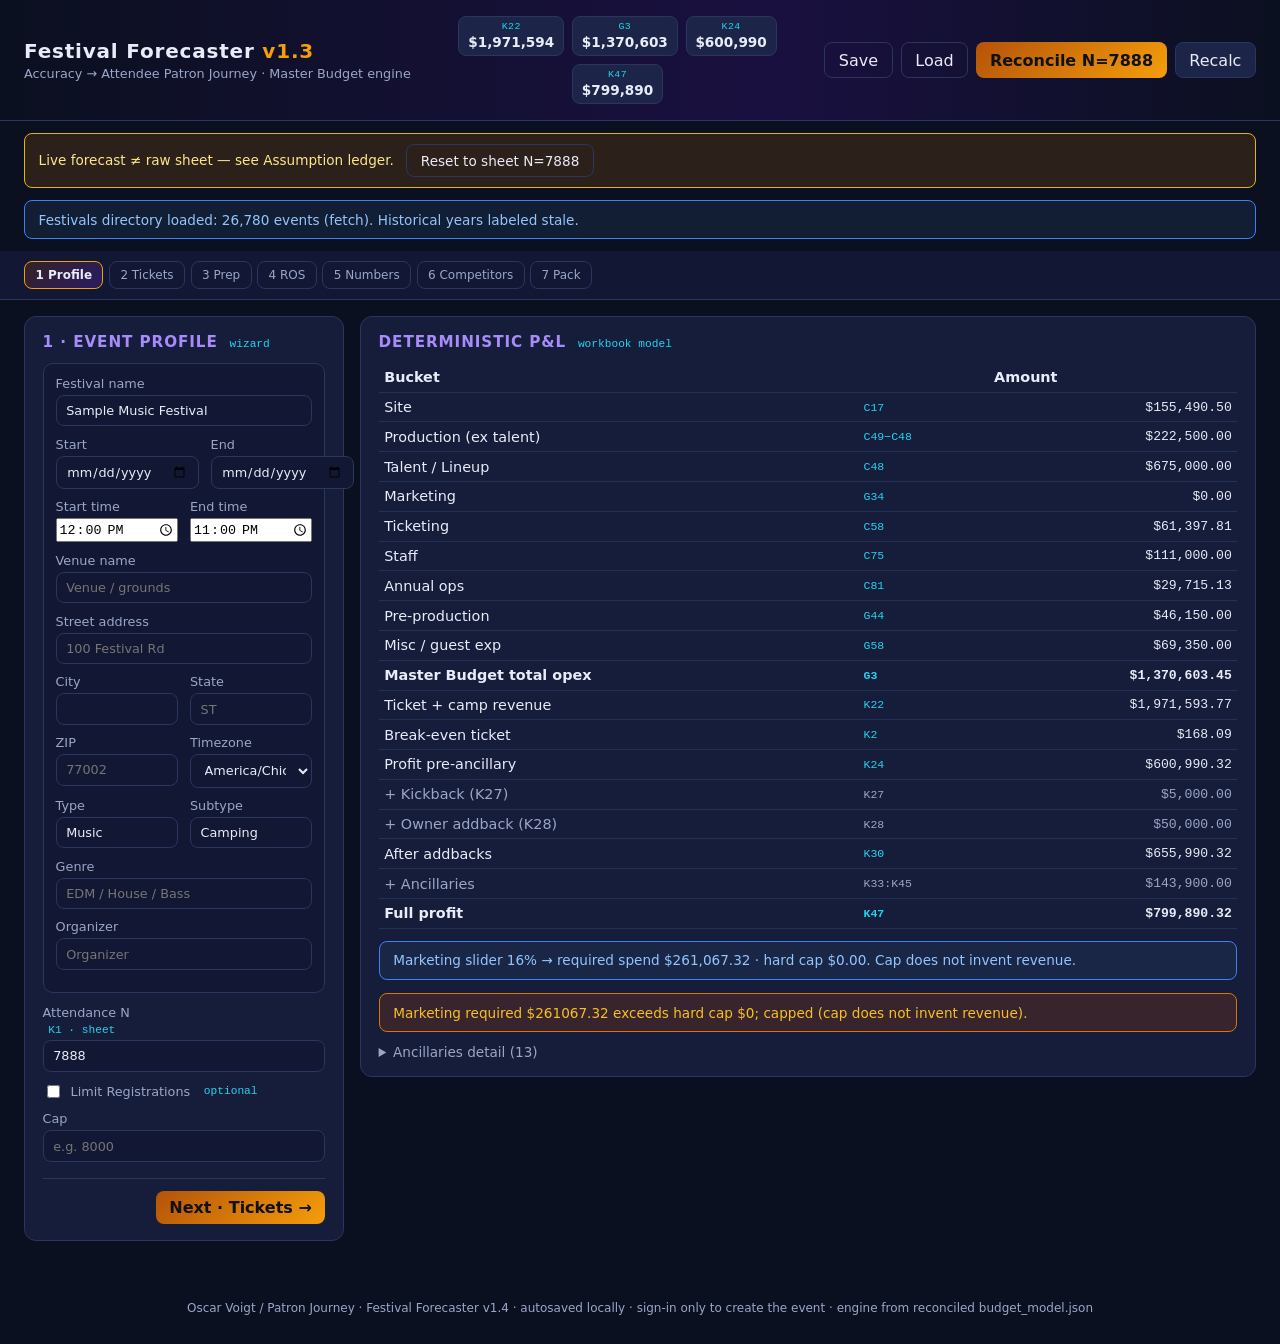
==== commit e6207086: "v1.4: event-draft.v1 export, Create this event buttons, shared ban filter, mock Worker" ====
--- a/index.html
+++ b/index.html
@@ -55,17 +55,24 @@
             <label>End <input type="date" id="endDate" /></label>
           </div>
           <div class="grid-2">
-            <label>City <input type="text" id="city" /></label>
-            <label>State <input type="text" id="state" maxlength="2" placeholder="ST" /></label>
+            <label>Start time <input type="time" id="startTime" value="12:00" /></label>
+            <label>End time <input type="time" id="endTime" value="23:00" /></label>
+          </div>
+          <label>Venue name <input type="text" id="venue" placeholder="Venue / grounds" autocomplete="organization" /></label>
+          <label>Street address <input type="text" id="venueStreet" placeholder="100 Festival Rd" autocomplete="street-address" /></label>
+          <div class="grid-2">
+            <label>City <input type="text" id="city" autocomplete="address-level2" /></label>
+            <label>State <input type="text" id="state" maxlength="2" placeholder="ST" autocomplete="address-level1" /></label>
+          </div>
+          <div class="grid-2">
+            <label>ZIP <input type="text" id="venueZip" inputmode="numeric" maxlength="10" placeholder="77002" autocomplete="postal-code" /></label>
+            <label>Timezone <select id="timezone"><option value="America/Chicago">America/Chicago</option><option value="America/New_York">America/New_York</option><option value="America/Denver">America/Denver</option><option value="America/Phoenix">America/Phoenix</option><option value="America/Los_Angeles">America/Los_Angeles</option><option value="America/Anchorage">America/Anchorage</option><option value="Pacific/Honolulu">Pacific/Honolulu</option><option value="America/Puerto_Rico">America/Puerto_Rico</option><option value="America/Toronto">America/Toronto</option><option value="America/Vancouver">America/Vancouver</option><option value="America/Mexico_City">America/Mexico_City</option><option value="Europe/London">Europe/London</option><option value="Europe/Berlin">Europe/Berlin</option><option value="Europe/Amsterdam">Europe/Amsterdam</option><option value="Europe/Madrid">Europe/Madrid</option><option value="Australia/Sydney">Australia/Sydney</option><option value="Asia/Tokyo">Asia/Tokyo</option><option value="UTC">UTC</option></select></label>
           </div>
           <div class="grid-2">
             <label>Type <input type="text" id="festType" placeholder="Music" /></label>
             <label>Subtype <input type="text" id="festSubtype" placeholder="Camping" /></label>
           </div>
-          <div class="grid-2">
-            <label>Timezone <input type="text" id="timezone" placeholder="America/Chicago" /></label>
-            <label>Venue <input type="text" id="venue" placeholder="Venue / grounds" /></label>
-          </div>
+          <label>Genre <input type="text" id="festGenre" placeholder="EDM / House / Bass" /></label>
           <label>Organizer <input type="text" id="organizer" placeholder="Organizer" /></label>
         </div>
         <label>Attendance N <span class="cell-ref" title="K1">K1 · sheet</span>
@@ -428,6 +435,17 @@
           <li>Sponsor: name, level, type, show_on_ticket, fee</li>
           <li>Booth: category, count, price, creates_sponsor</li>
         </ul>
+
+        <div class="create-event" id="createEventBox" style="margin-top:0.75rem;border-top:1px solid var(--line, #333);padding-top:0.75rem">
+          <h3 style="margin:0 0 0.4rem">Create this event</h3>
+          <p class="footer-note" style="text-align:left;padding:0 0 0.4rem">Free ticketed event on Patron Journey: GA (and VIP if set) as <em>Pay at Door</em> tickets with your price in the name. Forecast numbers stay private (D1), never in Odoo.</p>
+          <div style="display:flex;flex-wrap:wrap;gap:0.4rem">
+            <button type="button" id="btnCreateFree" class="primary" disabled>Create free event (pay at door)</button>
+            <a id="btnCreatePaid" class="ghost button" href="https://www.pjrny.com/#Contact-us" target="_blank" rel="noopener">Create paid event</a>
+          </div>
+          <ul id="createEventIssues" class="footer-note" style="text-align:left;color:var(--muted);font-size:0.8rem;margin:0.4rem 0 0"></ul>
+          <p id="createEventStatus" class="footer-note" style="text-align:left" aria-live="polite"></p>
+        </div>
         <div class="ax-nav">
           <button type="button" data-goto="6">← Competitors</button>
           <span></span>
@@ -437,7 +455,7 @@
   </div>
 
   <p class="footer-note">
-    Oscar Voigt / Patron Journey · Festival Forecaster v1.3 · localStorage drafts only · no login · engine from reconciled budget_model.json
+    Oscar Voigt / Patron Journey · Festival Forecaster v1.4 · autosaved locally · sign-in only to create the event · engine from reconciled budget_model.json
   </p>
 
   <script src="https://cdn.sheetjs.com/xlsx-0.20.3/package/dist/xlsx.full.min.js"></script>
@@ -452,10 +470,13 @@
   <script src="js/templates.js"></script>
   <script src="js/rfid_addon.js"></script>
   <script src="js/safety_weather.js"></script>
+  <script src="js/crowd_ban_filter.js"></script>
   <script src="js/crowd_bank.js"></script>
   <script src="js/ops_bank.js"></script>
   <script src="js/ros_gate.js"></script>
   <script src="js/mc_presentation.js"></script>
+  <script src="js/event_draft.js"></script>
+  <script src="js/create_event.js"></script>
   <script src="js/app.js"></script>
 </body>
 </html>
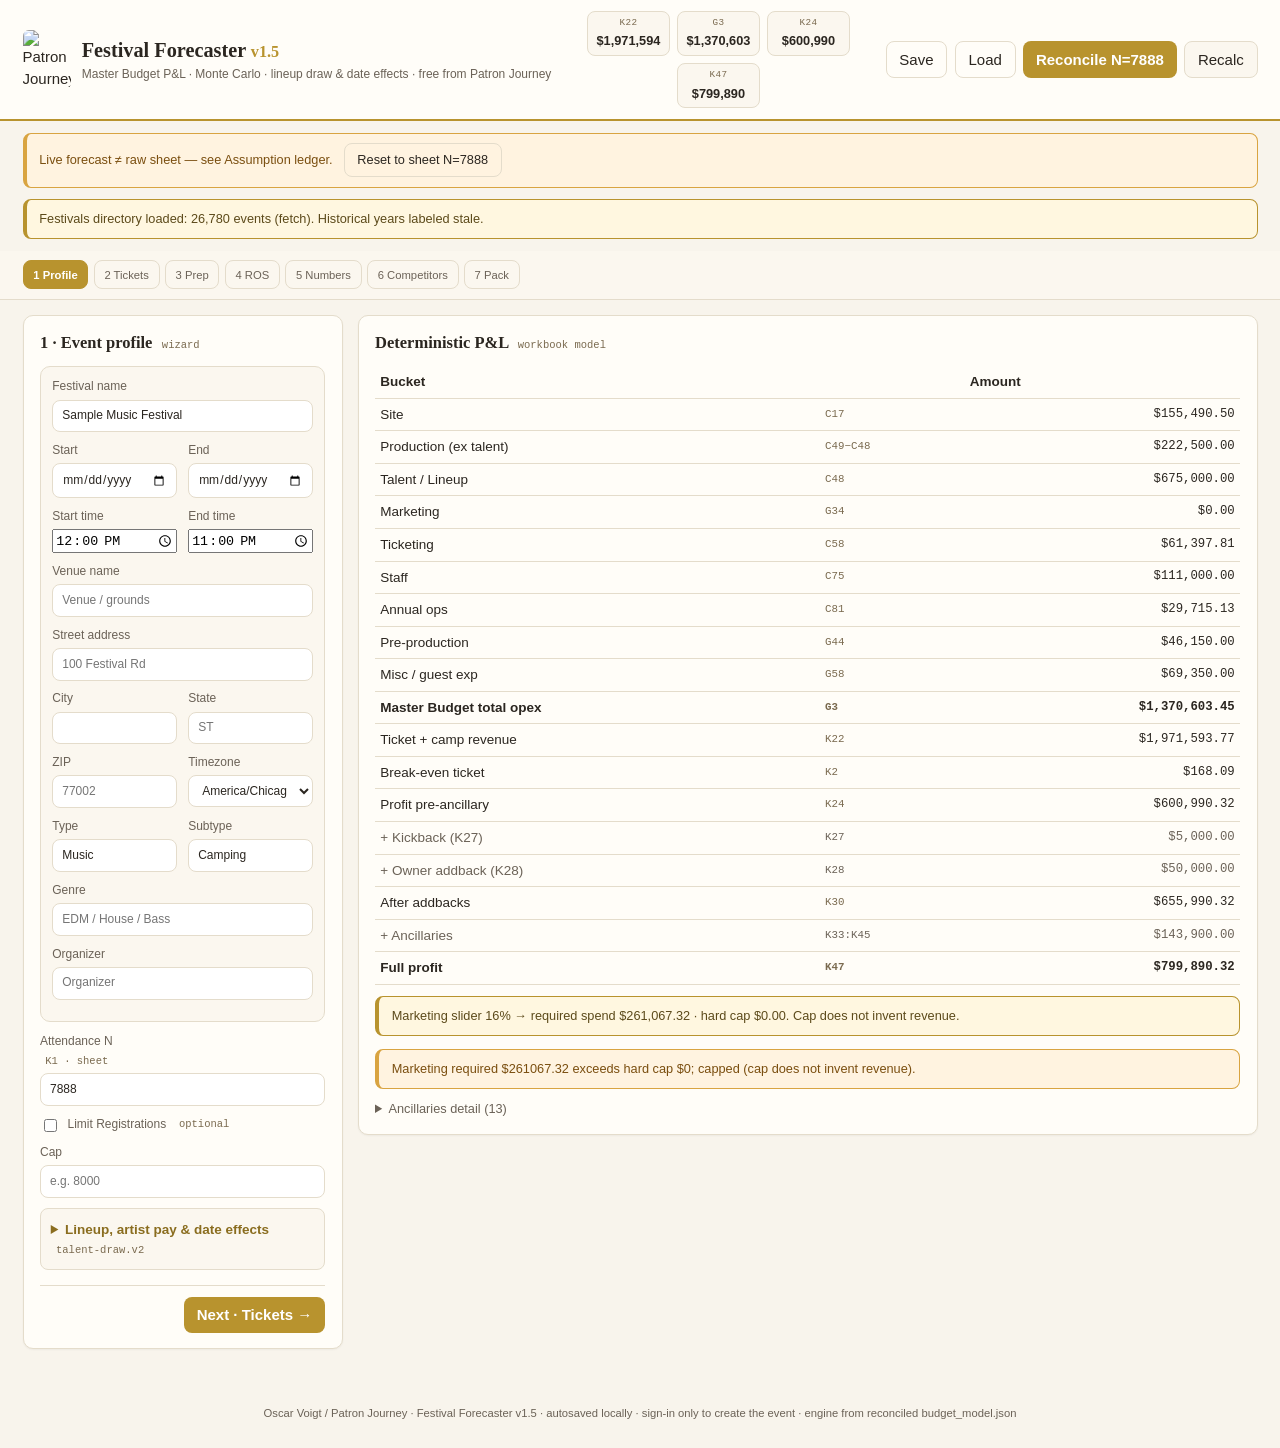
==== commit 759e2d48: "v1.5: Patron Journey palette, shared tools nav, lineup draw + artist pay + historic shows + date eff" ====
--- a/index.html
+++ b/index.html
@@ -3,14 +3,20 @@
 <head>
   <meta charset="UTF-8" />
   <meta name="viewport" content="width=device-width, initial-scale=1" />
-  <title>Festival Forecaster v1.3 — Accuracy then UX</title>
+  <title>Festival Forecaster (Simulator) | Patron Journey</title>
+  <meta name="description" content="Free festival P&amp;L simulator from Patron Journey: Master Budget forecast, Monte Carlo ranges, lineup draw, artist pay and date effects." />
   <link rel="stylesheet" href="css/app.css" />
 </head>
 <body>
+  <!-- Shared Patron Journey tools nav (served by the organizer Worker, src/nav.ts) -->
+  <script src="https://events-patronjourney.message-0ad.workers.dev/pj-nav.js" data-active="forecaster"></script>
   <header class="app-header">
-    <div class="brand">
-      <h1>Festival Forecaster <span style="color:var(--accent)">v1.3</span></h1>
-      <div class="tag">Accuracy → Attendee Patron Journey · Master Budget engine</div>
+    <div class="brand brand-row">
+      <img src="https://www.pjrny.com/web/image/35660-8cb95553/ChatGPT%20Image%204.%20Sept.%202025%2C%2012_23_31.webp?access_token=a2f29a7f-65bb-4d95-8090-27c84e4371f1" alt="Patron Journey" />
+      <div>
+        <h1>Festival Forecaster <span style="color:var(--accent);font-size:0.8em">v1.5</span></h1>
+        <div class="tag">Master Budget P&amp;L · Monte Carlo · lineup draw &amp; date effects · free from Patron Journey</div>
+      </div>
     </div>
     <div class="header-kpis" id="headerKpis" title="Sticky KPIs">
       <div class="hk"><span class="hk-l">K22</span><span class="hk-v" id="kpiRevenue">—</span></div>
@@ -82,6 +88,29 @@
         <label id="limitRegWrap" hidden>Cap
           <input type="number" id="limitRegistrations" min="1" step="1" placeholder="e.g. 8000" />
         </label>
+        <details class="addon-acc" id="lineupCard">
+          <summary>Lineup, artist pay &amp; date effects <span class="cell-ref">talent-draw.v2</span></summary>
+          <p class="footer-note" style="text-align:left;padding:0.25rem 0;margin:0">
+            Estimates lineup-driven turnout for the city and dates above, splits your artist budget by draw, and shows weekday, holiday and going-out-night effects. Attendance N changes only when you click Apply.
+          </p>
+          <label>Lineup (one per line; optional fee: <code>Artist | 25000</code>)
+            <textarea id="ltLineup" rows="5" maxlength="8000" placeholder="Headliner | 150000&#10;Second act&#10;Local opener"></textarea>
+          </label>
+          <div class="grid-2">
+            <label>Total artist budget $ <input type="number" id="ltBudget" min="0" step="100" placeholder="e.g. 250000" /></label>
+            <label>&nbsp;<button type="button" id="ltUseSimBudget" class="ghost" title="Copy the Talent / Lineup line (C48) from the current forecast">Use sim Talent line</button></label>
+          </div>
+          <details class="anc" id="ltHistWrap">
+            <summary>Historic shows (optional, private) <span id="ltHistCount"></span></summary>
+            <p class="footer-note" style="text-align:left;padding:0.25rem 0;margin:0">Past shows fill the "past draw" signal (30% weight) and raise confidence. Signed in to the organizer dashboard: saved privately to your account. Otherwise: saved in this browser.</p>
+            <div id="ltHist"></div>
+          </details>
+          <div style="display:flex;gap:0.4rem;flex-wrap:wrap;margin:0.5rem 0">
+            <button type="button" class="primary" id="ltRun">Estimate lineup draw</button>
+          </div>
+          <div id="ltDate"></div>
+          <div id="ltOut"></div>
+        </details>
         <div class="ax-nav">
           <span></span>
           <button type="button" class="primary" data-goto="2">Next · Tickets →</button>
@@ -455,7 +484,7 @@
   </div>
 
   <p class="footer-note">
-    Oscar Voigt / Patron Journey · Festival Forecaster v1.4 · autosaved locally · sign-in only to create the event · engine from reconciled budget_model.json
+    Oscar Voigt / Patron Journey · Festival Forecaster v1.5 · autosaved locally · sign-in only to create the event · engine from reconciled budget_model.json
   </p>
 
   <script src="https://cdn.sheetjs.com/xlsx-0.20.3/package/dist/xlsx.full.min.js"></script>
@@ -475,8 +504,11 @@
   <script src="js/ops_bank.js"></script>
   <script src="js/ros_gate.js"></script>
   <script src="js/mc_presentation.js"></script>
+  <script src="js/schema_lite.js"></script>
+  <script src="js/event_draft_schema.js"></script>
   <script src="js/event_draft.js"></script>
   <script src="js/create_event.js"></script>
   <script src="js/app.js"></script>
+  <script src="js/lineup_talent.js"></script>
 </body>
 </html>
--- a/css/app.css
+++ b/css/app.css
@@ -1,34 +1,40 @@
 :root {
-  --bg: #0b1020;
-  --bg2: #121833;
-  --panel: #161d3a;
-  --panel2: #1c2548;
-  --border: #2a3560;
-  --text: #e8ecf8;
-  --muted: #9aa6c8;
-  --accent: #f59e0b;
-  --accent2: #a78bfa;
-  --good: #34d399;
-  --bad: #f87171;
-  --warn: #fbbf24;
-  --cyan: #22d3ee;
-  --radius: 12px;
-  --font: "IBM Plex Sans", "Segoe UI", system-ui, sans-serif;
-  --mono: "IBM Plex Mono", ui-monospace, monospace;
+  /* Patron Journey palette (matches the outreach emails and /weather, /talent, /rfid) */
+  --bg: #F8F4EC;      /* cream */
+  --bg2: #FFFFFF;     /* inputs, inner wells */
+  --panel: #FFFDF8;   /* cards */
+  --panel2: #FBF7EF;
+  --border: #E4DCCB;
+  --text: #2B2620;    /* ink */
+  --muted: #6B6257;
+  --accent: #B8932E;  /* gold */
+  --accent-hover: #C9A43A;
+  --accent2: #8A6D1F; /* deep gold for headings/links */
+  --good: #2E7D32;
+  --bad: #B23B2E;
+  --warn: #9A5B0C;
+  --cyan: #7A6A4F;    /* cell refs / mono labels */
+  --radius: 10px;
+  --font: Helvetica, Arial, system-ui, -apple-system, "Segoe UI", sans-serif;
+  --serif: Georgia, "Times New Roman", Times, serif;
+  --mono: ui-monospace, "SFMono-Regular", Menlo, monospace;
 }
 
 * { box-sizing: border-box; }
-html, body { margin: 0; padding: 0; background: var(--bg); color: var(--text); font-family: var(--font); }
+html, body { margin: 0; padding: 0; background: var(--bg); color: var(--text); font-family: var(--font); font-size: 15px; line-height: 1.45; }
+a { color: var(--accent2); }
 body { min-height: 100vh; }
 
 .app-header {
   display: flex; align-items: center; justify-content: space-between; gap: 1rem;
-  padding: 1rem 1.5rem; border-bottom: 1px solid var(--border);
-  background: linear-gradient(90deg, #0b1020, #1a1040 60%, #0b1020);
-  position: sticky; top: 0; z-index: 20;
+  padding: 0.75rem 1.5rem; border-bottom: 2px solid var(--accent);
+  background: var(--panel);
+  position: sticky; top: var(--pj-nav-h, 0px); z-index: 20;
 }
 .brand { display: flex; flex-direction: column; gap: 0.15rem; }
-.brand h1 { margin: 0; font-size: 1.25rem; letter-spacing: 0.04em; }
+.brand h1 { margin: 0; font-family: var(--serif); font-size: 1.35rem; color: var(--text); }
+.brand.brand-row { display: flex; flex-direction: row; align-items: center; gap: 0.75rem; }
+.brand-row img { width: 48px; height: auto; border-radius: 6px; }
 .brand .tag { color: var(--muted); font-size: 0.8rem; }
 .header-actions { display: flex; flex-wrap: wrap; gap: 0.5rem; }
 
@@ -37,10 +43,11 @@
   color: var(--text); border-radius: 8px; padding: 0.45rem 0.85rem;
   font: inherit; cursor: pointer; transition: 0.15s ease;
 }
-button:hover, .btn:hover { border-color: var(--accent2); }
-button.primary { background: linear-gradient(135deg, #b45309, #f59e0b); color: #111; border: none; font-weight: 600; }
+button:hover, .btn:hover { border-color: var(--accent); }
+button.primary { background: var(--accent); color: #fff; border: none; font-weight: 600; }
+button.primary:hover { background: var(--accent-hover); }
 button.ghost { background: transparent; }
-button.danger { border-color: #7f1d1d; color: var(--bad); }
+button.danger { border-color: var(--bad); color: var(--bad); }
 button:disabled { opacity: 0.5; cursor: not-allowed; }
 
 .layout {
@@ -59,7 +66,8 @@
   background: var(--panel); border: 1px solid var(--border); border-radius: var(--radius);
   padding: 1rem 1.1rem;
 }
-.card h2, .card h3 { margin: 0 0 0.75rem; font-size: 0.95rem; letter-spacing: 0.06em; text-transform: uppercase; color: var(--accent2); }
+.card { box-shadow: 0 1px 2px rgba(43, 38, 32, 0.05); }
+.card h2, .card h3 { margin: 0 0 0.75rem; font-family: var(--serif); font-size: 1.1rem; font-weight: 700; color: var(--text); }
 .card h2 .hint, .cell-ref {
   font-family: var(--mono); font-size: 0.7rem; color: var(--cyan); font-weight: 500;
   text-transform: none; letter-spacing: 0; margin-left: 0.35rem;
@@ -71,7 +79,7 @@
   background: var(--bg2); border: 1px solid var(--border); border-radius: 8px;
   color: var(--text); padding: 0.45rem 0.6rem; font: inherit; width: 100%;
 }
-input:focus, select:focus, textarea:focus { outline: 2px solid #6366f155; border-color: var(--accent2); }
+input:focus, select:focus, textarea:focus { outline: 2px solid #B8932E55; border-color: var(--accent); }
 input[type="range"] { width: 100%; }
 .grid-2 { display: grid; grid-template-columns: 1fr 1fr; gap: 0.5rem 0.75rem; }
 .grid-3 { display: grid; grid-template-columns: repeat(3, 1fr); gap: 0.75rem; }
@@ -83,12 +91,12 @@
   background: var(--panel2); border: 1px solid var(--border); border-radius: 10px; padding: 0.85rem;
 }
 .kpi .label { font-size: 0.72rem; color: var(--muted); text-transform: uppercase; letter-spacing: 0.05em; }
-.kpi .value { font-size: 1.35rem; font-weight: 650; margin-top: 0.25rem; font-variant-numeric: tabular-nums; }
+.kpi .value { font-family: var(--serif); font-size: 1.4rem; font-weight: 700; margin-top: 0.25rem; font-variant-numeric: tabular-nums; }
 .kpi .value.pos { color: var(--good); }
 .kpi .value.neg { color: var(--bad); }
 
 table.pnl { width: 100%; border-collapse: collapse; font-size: 0.9rem; }
-table.pnl th, table.pnl td { text-align: left; padding: 0.4rem 0.35rem; border-bottom: 1px solid #243056; }
+table.pnl th, table.pnl td { text-align: left; padding: 0.4rem 0.35rem; border-bottom: 1px solid var(--border); }
 table.pnl td.num { text-align: right; font-variant-numeric: tabular-nums; font-family: var(--mono); font-size: 0.82rem; }
 table.pnl tr.total td { font-weight: 700; border-top: 1px solid var(--accent2); }
 table.pnl tr.sub td { color: var(--muted); }
@@ -96,24 +104,24 @@
 
 .tabs { display: flex; gap: 0.35rem; flex-wrap: wrap; margin-bottom: 0.75rem; }
 .tabs button { font-size: 0.8rem; }
-.tabs button.active { background: #312e81; border-color: var(--accent2); }
+.tabs button.active { background: var(--accent); border-color: var(--accent); color: #fff; }
 
 .banner {
   padding: 0.65rem 0.85rem; border-radius: 8px; font-size: 0.85rem; margin-bottom: 0.75rem;
 }
-.banner.pass { background: #064e3b55; border: 1px solid #059669; color: var(--good); }
-.banner.fail { background: #7f1d1d55; border: 1px solid #dc2626; color: var(--bad); }
-.banner.info { background: #1e3a5f55; border: 1px solid #3b82f6; color: #93c5fd; }
-.banner.warn { background: #78350f55; border: 1px solid #d97706; color: var(--warn); }
+.banner.pass { background: #E8F5E9; border: 1px solid #2E7D32; color: #1B5E20; }
+.banner.fail { background: #FDECEA; border: 1px solid #B23B2E; color: #8E2C22; }
+.banner.info { background: #FFF7E0; border: 1px solid var(--accent); border-left-width: 4px; color: #5C4A1A; }
+.banner.warn { background: #FFF3E0; border: 1px solid #D9A441; border-left-width: 4px; color: #7A4E0F; }
 
 .tornado { display: flex; flex-direction: column; gap: 0.45rem; }
 .tornado .row { display: grid; grid-template-columns: 140px 1fr; gap: 0.5rem; align-items: center; font-size: 0.8rem; }
-.tornado .bar-wrap { position: relative; height: 18px; background: #0f172a; border-radius: 4px; overflow: hidden; }
-.tornado .bar { position: absolute; top: 0; bottom: 0; background: linear-gradient(90deg, #6366f1, #f59e0b); opacity: 0.85; }
+.tornado .bar-wrap { position: relative; height: 18px; background: #EFE8DA; border-radius: 4px; overflow: hidden; }
+.tornado .bar { position: absolute; top: 0; bottom: 0; background: linear-gradient(90deg, #8A6D1F, #D9B85C); opacity: 0.9; }
 
 .competitor { border: 1px solid var(--border); border-radius: 8px; padding: 0.65rem 0.75rem; margin-bottom: 0.5rem; background: var(--bg2); }
 .competitor .title { font-weight: 600; display: flex; justify-content: space-between; gap: 0.5rem; }
-.badge { font-size: 0.68rem; padding: 0.15rem 0.4rem; border-radius: 999px; background: #451a03; color: var(--warn); border: 1px solid #b45309; }
+.badge { font-size: 0.68rem; padding: 0.15rem 0.4rem; border-radius: 999px; background: #FFF3D6; color: #7A5A12; border: 1px solid var(--accent); }
 .reasons { color: var(--muted); font-size: 0.78rem; margin-top: 0.25rem; }
 
 .footer-note { color: var(--muted); font-size: 0.75rem; text-align: center; padding: 1rem; }
@@ -152,7 +160,7 @@
   background: var(--bg2); border: 1px solid var(--border); border-radius: 6px; color: var(--text);
 }
 .ros-table td.ros-day { font-family: var(--mono); font-size: 0.75rem; color: var(--muted); text-align: center; }
-#rosConfirmedBadge { align-self: center; background: #064e3b; border-color: #059669; color: var(--good); }
+#rosConfirmedBadge { align-self: center; background: #E8F5E9; border-color: #2E7D32; color: var(--good); }
 
 .mc-journey-shell {
   margin-top: 1.25rem; padding-top: 1rem; border-top: 1px solid var(--border);
@@ -165,7 +173,7 @@
 .journey-scrub-label { flex-direction: row; align-items: center; gap: 0.5rem; margin: 0; min-width: 180px; }
 .journey-scrub-label input { width: 140px; }
 .journey-progress-track {
-  height: 4px; background: #0f172a; border-radius: 2px; margin-bottom: 0.75rem; overflow: hidden;
+  height: 4px; background: #EFE8DA; border-radius: 2px; margin-bottom: 0.75rem; overflow: hidden;
 }
 .journey-progress-bar {
   height: 100%; width: 0%; background: linear-gradient(90deg, var(--accent2), var(--accent));
@@ -187,7 +195,7 @@
   border: 1px solid var(--border); border-radius: 8px; padding: 0.45rem 0.55rem;
   background: var(--bg2); font-size: 0.72rem;
 }
-.journey-stage.active { border-color: var(--accent2); box-shadow: 0 0 0 1px #a78bfa55; }
+.journey-stage.active { border-color: var(--accent2); box-shadow: 0 0 0 1px #B8932E55; }
 .journey-stage .js-label { font-weight: 600; color: var(--text); }
 .journey-stage .js-status { color: var(--muted); margin-top: 0.15rem; text-transform: uppercase; letter-spacing: 0.04em; }
 .journey-stage.status-clear .js-status { color: var(--good); }
@@ -203,10 +211,10 @@
 .feed-col h3 { margin: 0 0 0.35rem; font-size: 0.8rem; color: var(--accent2); }
 .feed-scroll {
   height: 360px; overflow-y: auto; border: 1px solid var(--border);
-  border-radius: 8px; background: #0a0f1c; padding: 0.5rem;
+  border-radius: 8px; background: #FFFFFF; padding: 0.5rem;
 }
 .feed-item {
-  border-bottom: 1px solid #1e293b; padding: 0.45rem 0.25rem; font-size: 0.78rem;
+  border-bottom: 1px solid var(--border); padding: 0.45rem 0.25rem; font-size: 0.78rem;
 }
 .feed-item:last-child { border-bottom: none; }
 .feed-meta { color: var(--muted); font-size: 0.68rem; margin-bottom: 0.2rem; }
@@ -249,20 +257,20 @@
 .header-kpis .hk-v {
   font-size: 0.85rem; font-weight: 650; font-variant-numeric: tabular-nums;
 }
-.live-delta-banner { border-color: #eab308 !important; background: #713f1255 !important; color: #fde68a !important; }
+.live-delta-banner { border-color: #D9A441 !important; background: #FFF3E0 !important; color: #7A4E0F !important; }
 
 .ax-stepper {
   display: flex; flex-wrap: wrap; gap: 0.35rem;
   padding: 0.65rem 1.5rem; border-bottom: 1px solid var(--border);
-  background: var(--bg2); position: sticky; top: 64px; z-index: 15;
+  background: var(--panel2); position: sticky; top: calc(var(--pj-nav-h, 0px) + var(--ff-header-h, 64px)); z-index: 15;
 }
 .ax-step {
   font-size: 0.75rem; padding: 0.35rem 0.65rem;
   background: transparent; border: 1px solid var(--border); color: var(--muted);
 }
 .ax-step.active {
-  background: linear-gradient(135deg, #78350f55, #5b21b655);
-  border-color: var(--accent); color: var(--text); font-weight: 600;
+  background: var(--accent);
+  border-color: var(--accent); color: #fff; font-weight: 600;
 }
 .ax-nav {
   display: flex; justify-content: space-between; gap: 0.5rem; margin-top: 1rem;
@@ -270,15 +278,15 @@
 }
 .event-card {
   border: 1px solid var(--border); border-radius: 10px; padding: 0.75rem;
-  background: var(--bg2); margin-bottom: 0.75rem;
+  background: var(--panel2); margin-bottom: 0.75rem;
 }
 details.addon-acc {
   margin: 0.65rem 0; border: 1px solid var(--border); border-radius: 8px;
-  background: var(--bg2); padding: 0.35rem 0.65rem;
+  background: var(--panel2); padding: 0.35rem 0.65rem;
 }
 details.addon-acc summary {
-  cursor: pointer; color: var(--accent2); font-size: 0.82rem;
-  text-transform: uppercase; letter-spacing: 0.05em; padding: 0.35rem 0;
+  cursor: pointer; color: var(--accent2); font-size: 0.9rem; font-weight: 600;
+  padding: 0.35rem 0;
 }
 details.addon-acc[open] summary { margin-bottom: 0.5rem; }
 table.ledger { font-size: 0.78rem; }
@@ -286,3 +294,17 @@
   .ax-stepper { top: auto; position: relative; }
   .header-kpis { order: 3; width: 100%; justify-content: flex-start; }
 }
+
+/* ===== v1.5 Lineup, talent pay & date effects (js/lineup_talent.js) ===== */
+.lt-table { width: 100%; border-collapse: collapse; font-size: 0.8rem; }
+.lt-table th, .lt-table td { padding: 0.3rem 0.3rem; border-bottom: 1px solid var(--border); text-align: right; vertical-align: top; }
+.lt-table th:first-child, .lt-table td:first-child { text-align: left; }
+.lt-flag { color: #8E4B10; font-size: 0.72rem; display: block; }
+.lt-table tr.lt-sub td { text-align: left; border-bottom: 1px solid var(--border); padding-top: 0; }
+.lt-table tr.lt-main td { border-bottom: 0; }
+.lt-sig { font-size: 0.78rem; margin: 0.15rem 0; }
+.lt-sig b { color: var(--text); }
+.lt-muted { color: var(--muted); font-size: 0.75rem; }
+.lt-big { font-family: var(--serif); font-size: 1.5rem; font-weight: 700; }
+.lt-wrap { overflow-x: auto; }
+@media (max-width: 720px) { .app-header { position: relative; top: auto; } .ax-stepper { top: var(--pj-nav-h, 0px); position: sticky; } }
